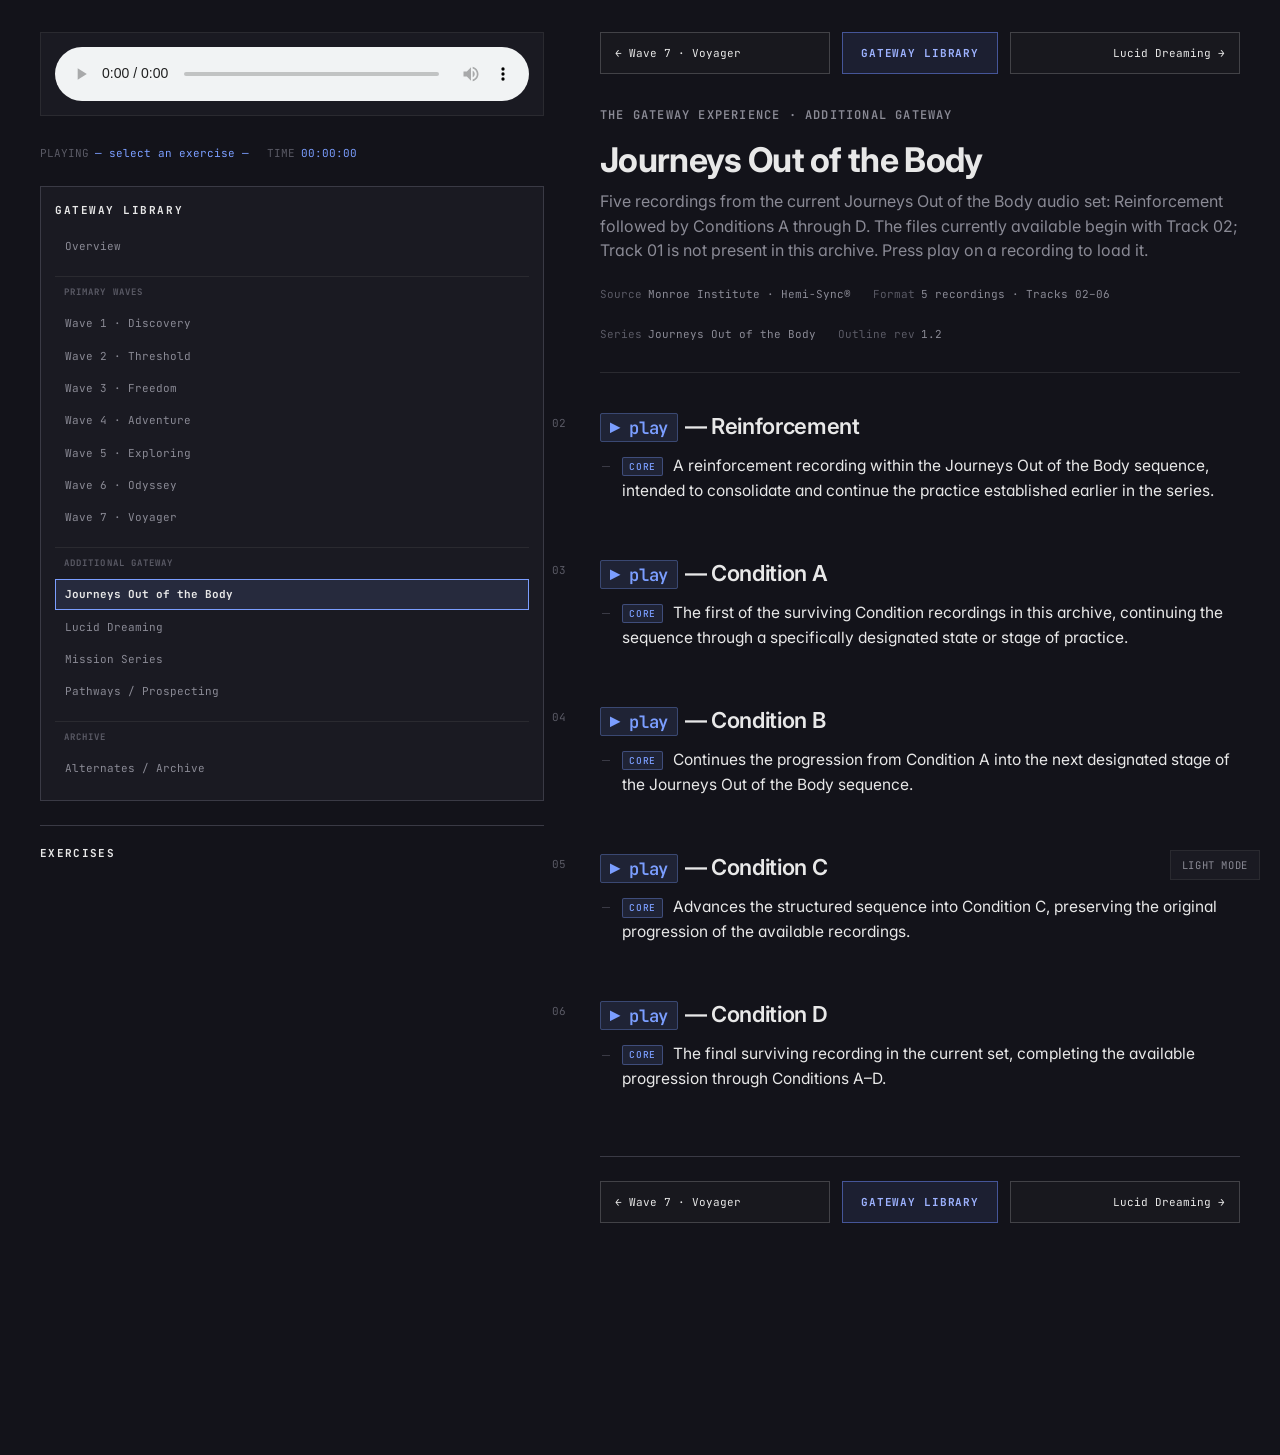
==== journeys-out-of-the-body/index.html @ 72a9e6df "Add Journeys Out of the Body" ====
<!DOCTYPE html>
<html lang="en" data-theme="dark">
<head>
  <meta charset="UTF-8">
  <meta name="viewport" content="width=device-width, initial-scale=1.0">
  <title>The Gateway Experience · Journeys Out of the Body</title>
  <link rel="stylesheet" href="../assets/css/main.css?v=ui-tuning-3">
  <style>
    /* Audio player overrides for this study (self-hosted audio, no video box) */
    .player-wrap.audio {
      aspect-ratio: auto;
      background: var(--bg-elevated);
      display: flex;
      align-items: center;
      padding: 14px;
    }
    .player-wrap.audio audio { width: 100%; }
    .track {
      font-family: var(--font-mono);
      font-size: 0.78em;
      color: var(--accent);
      text-decoration: none;
      padding: 2px 9px;
      margin-right: 2px;
      border: 1px solid rgba(123, 158, 255, 0.3);
      border-radius: 2px;
      cursor: pointer;
      background: var(--accent-glow);
      white-space: nowrap;
      transition: background 0.12s var(--ease), color 0.12s var(--ease);
    }
    .track:hover { background: rgba(123, 158, 255, 0.24); }
    .track.playing { background: var(--accent); color: var(--bg); }
    .player-meta .now-track { color: var(--accent); }
  </style>
</head>
<body data-lecture="gateway" data-asset-base="../">

<div class="study-layout">

  <!-- ============ LEFT: STICKY AUDIO + TOC ============ -->
  <aside class="left-col">
    <div class="player-wrap audio">
      <audio id="media-player" controls preload="none"></audio>
    </div>
    <div class="player-meta">
      <span><span class="label">PLAYING</span><span class="now-track">— select an exercise —</span></span>
      <span><span class="label">TIME</span><span class="now-playing">00:00:00</span></span>
    </div>

    <div class="library-panel">
      <div class="library-label">Gateway Library</div>

      <nav class="library-nav library-nav-stacked">
                <a href="../index.html">Overview</a>

        <div class="library-group-label">Primary Waves</div>
                <a href="../wave-01/">Wave 1 · Discovery</a>
                <a href="../wave-02/">Wave 2 · Threshold</a>
                <a href="../wave-03/">Wave 3 · Freedom</a>
                <a href="../wave-04/">Wave 4 · Adventure</a>
                <a href="../wave-05/">Wave 5 · Exploring</a>
                <a href="../wave-06/">Wave 6 · Odyssey</a>
                <a href="../wave-07/">Wave 7 · Voyager</a>

        <div class="library-group-label">Additional Gateway</div>
                <a class="active" href="../journeys-out-of-the-body/">Journeys Out of the Body</a>
                <a href="../lucid-dreaming/">Lucid Dreaming</a>
                <a href="../mission-series/">Mission Series</a>
                <a href="../pathways-prospecting/">Pathways / Prospecting</a>

        <div class="library-group-label">Archive</div>
                <a href="../alternates/">Alternates / Archive</a>
      </nav>
    </div>

    <button class="exercise-toggle" type="button" aria-expanded="false">
      <span>Exercises</span>
      <span class="exercise-toggle-mark">＋</span>
    </button>

    <div class="toc-panel">
      <div class="toc-label">Exercises</div>
      <nav class="toc">
        <ul>
          <li><a href="#sec-02"><span class="toc-ts">02</span>Reinforcement</a></li>
          <li><a href="#sec-03"><span class="toc-ts">03</span>Condition A</a></li>
          <li><a href="#sec-04"><span class="toc-ts">04</span>Condition B</a></li>
          <li><a href="#sec-05"><span class="toc-ts">05</span>Condition C</a></li>
          <li><a href="#sec-06"><span class="toc-ts">06</span>Condition D</a></li>
        </ul>
      </nav>
    </div>
  </aside>

  <!-- ============ RIGHT: OUTLINE ============ -->
  <main class="right-col">

    <div class="gateway-page-nav">
        <a href="../wave-07/">← Wave 7 · Voyager</a>
        <a class="library-home" href="../index.html">GATEWAY LIBRARY</a>
        <a class="next" href="../lucid-dreaming/">Lucid Dreaming →</a>
      </div>

    <header class="doc-header">
      <div class="doc-eyebrow">The Gateway Experience · Additional Gateway</div>
      <h1 class="doc-title">Journeys Out of the Body</h1>
      <p class="doc-subtitle">
        Five recordings from the current Journeys Out of the Body audio set:
        Reinforcement followed by Conditions A through D. The files currently
        available begin with Track 02; Track 01 is not present in this archive.
        Press play on a recording to load it.
      </p>
      <div class="doc-meta">
        <div><span class="k">Source</span><span>Monroe Institute · Hemi-Sync®</span></div>
        <div><span class="k">Format</span><span>5 recordings · Tracks 02–06</span></div>
        <div><span class="k">Series</span><span>Journeys Out of the Body</span></div>
        <div><span class="k">Outline rev</span><span>1.2</span></div>
      </div>
    </header>

    <article class="outline">

      <!-- ============================================================
           THE SIX EXERCISES  (each loads its own audio file)
           ============================================================ -->

      <h2 id="sec-02"><span class="section-num">02</span><a class="track" data-src="https://pub-c74dd85583b44f709966677c67c4c896.r2.dev/additional/journeys-out-of-the-body/02-reinforcement.mp3" data-title="02 — Reinforcement">▶ play</a> — Reinforcement</h2>
      <ul>
        <li><span class="tag core">CORE</span>A reinforcement recording within the Journeys Out of the Body sequence, intended to consolidate and continue the practice established earlier in the series.</li>
      </ul>

      <h2 id="sec-03"><span class="section-num">03</span><a class="track" data-src="https://pub-c74dd85583b44f709966677c67c4c896.r2.dev/additional/journeys-out-of-the-body/03-condition-a.mp3" data-title="03 — Condition A">▶ play</a> — Condition A</h2>
      <ul>
        <li><span class="tag core">CORE</span>The first of the surviving Condition recordings in this archive, continuing the sequence through a specifically designated state or stage of practice.</li>
      </ul>

      <h2 id="sec-04"><span class="section-num">04</span><a class="track" data-src="https://pub-c74dd85583b44f709966677c67c4c896.r2.dev/additional/journeys-out-of-the-body/04-condition-b.mp3" data-title="04 — Condition B">▶ play</a> — Condition B</h2>
      <ul>
        <li><span class="tag core">CORE</span>Continues the progression from Condition A into the next designated stage of the Journeys Out of the Body sequence.</li>
      </ul>

      <h2 id="sec-05"><span class="section-num">05</span><a class="track" data-src="https://pub-c74dd85583b44f709966677c67c4c896.r2.dev/additional/journeys-out-of-the-body/05-condition-c.mp3" data-title="05 — Condition C">▶ play</a> — Condition C</h2>
      <ul>
        <li><span class="tag core">CORE</span>Advances the structured sequence into Condition C, preserving the original progression of the available recordings.</li>
      </ul>

      <h2 id="sec-06"><span class="section-num">06</span><a class="track" data-src="https://pub-c74dd85583b44f709966677c67c4c896.r2.dev/additional/journeys-out-of-the-body/06-condition-d.mp3" data-title="06 — Condition D">▶ play</a> — Condition D</h2>
      <ul>
        <li><span class="tag core">CORE</span>The final surviving recording in the current set, completing the available progression through Conditions A–D.</li>
      </ul>

      <div class="gateway-page-nav bottom">
        <a href="../wave-07/">← Wave 7 · Voyager</a>
        <a class="library-home" href="../index.html">GATEWAY LIBRARY</a>
        <a class="next" href="../lucid-dreaming/">Lucid Dreaming →</a>
      </div>

    </article>
  </main>

</div>

<button class="theme-toggle">LIGHT MODE</button>
<script src="../assets/js/player.js?v=gateway-responsive-3"></script>
</body>
</html>
---- assets/css/main.css ----
/* ============================================================
   QUIET TECHNICAL — Natural Law Study Notes
   Split layout: sticky video left + outline scrolls right
   ============================================================ */

@import url('https://fonts.googleapis.com/css2?family=Inter:wght@400;500;600;700&family=JetBrains+Mono:wght@400;500&display=swap');

:root {
  --bg:            #13131A;
  --bg-elevated:   #1A1A22;
  --bg-popup:      #1E1E28;
  --text:          #E8E8E8;
  --text-muted:    #8A8A95;
  --text-dim:      #5A5A65;
  --border:        #2A2A30;
  --border-strong: #3A3A45;
  --accent:        #7B9EFF;
  --accent-dim:    #5A77CC;
  --accent-glow:   rgba(123, 158, 255, 0.12);
  --logic:         #B89968;

  --font-sans: 'Inter', -apple-system, BlinkMacSystemFont, sans-serif;
  --font-mono: 'JetBrains Mono', 'SF Mono', Menlo, monospace;

  --left-col: 42%;
  --gutter: 56px;

  --ease: cubic-bezier(0.4, 0, 0.2, 1);
}

[data-theme="light"] {
  --bg:            #FAFAF7;
  --bg-elevated:   #F0F0EC;
  --bg-popup:      #FFFFFF;
  --text:          #1A1A1F;
  --text-muted:    #5A5A65;
  --text-dim:      #9A9AA0;
  --border:        #E0E0DA;
  --border-strong: #C8C8C2;
  --accent:        #3D5DCC;
  --accent-dim:    #6B85DD;
  --accent-glow:   rgba(61, 93, 204, 0.08);
  --logic:         #8C6E2E;
}

*, *::before, *::after { box-sizing: border-box; }
html { scroll-behavior: smooth; }
body {
  margin: 0;
  background: var(--bg);
  color: var(--text);
  font-family: var(--font-sans);
  font-size: 16px;
  line-height: 1.65;
  -webkit-font-smoothing: antialiased;
  -moz-osx-font-smoothing: grayscale;
  font-feature-settings: 'ss01', 'cv11';
}

/* SPLIT LAYOUT */
.study-layout {
  display: grid;
  grid-template-columns: var(--left-col) 1fr;
  gap: var(--gutter);
  max-width: 1600px;
  margin: 0 auto;
  padding: 32px 40px;
  align-items: start;
}

.left-col {
  position: sticky;
  top: 32px;
  height: calc(100vh - 64px);
  display: flex;
  flex-direction: column;
  gap: 24px;
  min-width: 0;
}

.player-wrap {
  position: relative;
  width: 100%;
  aspect-ratio: 16 / 9;
  background: #000;
  border: 1px solid var(--border);
  flex-shrink: 0;
}
.player-wrap iframe {
  position: absolute;
  inset: 0;
  width: 100%;
  height: 100%;
  border: 0;
}

.player-meta {
  font-family: var(--font-mono);
  font-size: 11px;
  color: var(--text-muted);
  display: flex;
  flex-wrap: wrap;
  gap: 18px;
  padding-top: 4px;
}
.player-meta span { display: inline-flex; gap: 6px; }
.player-meta .label { color: var(--text-dim); }
.player-meta .now-playing { color: var(--accent); }


/* GATEWAY LIBRARY NAV */
.library-panel {
  flex: 0 0 auto;
  border-top: 1px solid var(--border);
  padding-top: 16px;
}

.library-label {
  font-family: var(--font-mono);
  font-size: 10px;
  letter-spacing: 0.12em;
  text-transform: uppercase;
  color: var(--text-dim);
  margin-bottom: 10px;
}

.library-nav {
  display: grid;
  grid-template-columns: repeat(2, minmax(0, 1fr));
  gap: 2px 12px;
}

.library-nav a {
  font-family: var(--font-mono);
  font-size: 10px;
  line-height: 1.3;
  color: var(--text-muted);
  text-decoration: none;
  padding: 4px 6px;
  border-left: 1px solid transparent;
}

.library-nav a:hover {
  color: var(--text);
}

.library-nav a.active {
  color: var(--text);
  border-left-color: var(--accent);
}

.toc-panel {
  flex: 1;
  min-height: 0;
  display: flex;
  flex-direction: column;
  border-top: 1px solid var(--border);
  padding-top: 20px;
}
.toc-label {
  font-family: var(--font-mono);
  font-size: 10px;
  letter-spacing: 0.12em;
  text-transform: uppercase;
  color: var(--text-dim);
  margin-bottom: 14px;
  flex-shrink: 0;
}
.toc {
  overflow-y: auto;
  font-size: 13px;
  padding-right: 8px;
  flex: 1;
  min-height: 0;
}
.toc ul { list-style: none; padding: 0; margin: 0; }
.toc li { margin: 1px 0; }
.toc a {
  display: grid;
  grid-template-columns: 56px 1fr;
  gap: 10px;
  color: var(--text-muted);
  text-decoration: none;
  padding: 5px 0 5px 10px;
  border-left: 1px solid transparent;
  transition: color 0.12s var(--ease), border-color 0.12s var(--ease);
  line-height: 1.35;
}
.toc a:hover { color: var(--text); }
.toc a.active { color: var(--text); border-left-color: var(--accent); }
.toc .toc-ts {
  font-family: var(--font-mono);
  font-size: 10px;
  color: var(--text-dim);
  padding-top: 2px;
}
.toc a.active .toc-ts { color: var(--accent); }

.toc::-webkit-scrollbar { width: 4px; }
.toc::-webkit-scrollbar-track { background: transparent; }
.toc::-webkit-scrollbar-thumb { background: var(--border); border-radius: 2px; }

.right-col { min-width: 0; padding-bottom: 200px; }

.doc-header {
  padding-bottom: 28px;
  margin-bottom: 40px;
  border-bottom: 1px solid var(--border);
}
.doc-eyebrow {
  font-family: var(--font-mono);
  font-size: 11px;
  letter-spacing: 0.08em;
  text-transform: uppercase;
  color: var(--text-dim);
  margin-bottom: 14px;
}
.doc-title {
  font-size: 30px;
  font-weight: 700;
  line-height: 1.15;
  letter-spacing: -0.02em;
  margin: 0 0 10px;
}
.doc-subtitle {
  font-size: 16px;
  color: var(--text-muted);
  margin: 0 0 22px;
  line-height: 1.55;
  max-width: 640px;
}
.doc-meta {
  display: flex;
  flex-wrap: wrap;
  gap: 22px;
  font-family: var(--font-mono);
  font-size: 11px;
  color: var(--text-muted);
}
.doc-meta div { display: flex; gap: 6px; }
.doc-meta .k { color: var(--text-dim); }

/* OUTLINE HIERARCHY */
.outline h2 {
  font-size: 22px;
  font-weight: 600;
  letter-spacing: -0.015em;
  margin: 56px 0 14px;
  scroll-margin-top: 40px;
  position: relative;
  line-height: 1.25;
  color: var(--text);
}
.outline h2 .section-num {
  position: absolute;
  left: -48px;
  top: 4px;
  font-family: var(--font-mono);
  font-size: 11px;
  font-weight: 400;
  color: var(--text-dim);
}
.outline > h2:first-child { margin-top: 0; }

.outline h3 {
  font-size: 16.5px;
  font-weight: 600;
  letter-spacing: -0.005em;
  color: var(--text);
  margin: 28px 0 8px;
  scroll-margin-top: 40px;
  line-height: 1.35;
}

.outline h4 {
  font-size: 14px;
  font-weight: 600;
  color: var(--text);
  margin: 22px 0 6px;
  line-height: 1.4;
  text-transform: none;
  letter-spacing: 0;
}
.outline h4::after {
  content: '';
  display: block;
  width: 18px;
  height: 1px;
  background: var(--border-strong);
  margin-top: 4px;
}

.outline .power { color: var(--text); font-style: italic; }

.outline ul {
  list-style: none;
  padding: 0;
  margin: 8px 0 12px;
}

.outline > ul > li {
  position: relative;
  padding-left: 22px;
  margin: 10px 0;
  color: var(--text);
  font-size: 15.5px;
  line-height: 1.6;
}
.outline > ul > li::before {
  content: '';
  position: absolute;
  left: 2px;
  top: 0.78em;
  width: 8px;
  height: 1px;
  background: var(--border-strong);
}

.outline ul ul { margin: 6px 0 10px; }
.outline ul ul li {
  position: relative;
  padding-left: 20px;
  margin: 5px 0;
  color: var(--text-muted);
  font-size: 14.5px;
  line-height: 1.55;
}
.outline ul ul li::before {
  content: '';
  position: absolute;
  left: 4px;
  top: 0.72em;
  width: 5px;
  height: 1px;
  background: var(--border);
}

.outline ul ul ul li {
  font-size: 14px;
  padding-left: 18px;
  margin: 4px 0;
}
.outline ul ul ul li::before { width: 3px; }

/* TAGS — used selectively */
.tag {
  font-family: var(--font-mono);
  font-size: 9.5px;
  letter-spacing: 0.08em;
  text-transform: uppercase;
  margin-right: 10px;
  font-weight: 500;
  display: inline-block;
  vertical-align: 1px;
  padding: 1px 6px;
  border: 1px solid var(--border);
  border-radius: 2px;
  color: var(--text-dim);
}
.tag.core    { color: var(--accent); border-color: rgba(123,158,255,0.35); background: var(--accent-glow); }
.tag.logic   { color: var(--logic); border-color: rgba(184,153,104,0.4); }
.tag.quote   { color: var(--text-muted); font-style: italic; }
.tag.nuance  { color: var(--text-muted); }
.tag.tangent { color: var(--text-muted); font-style: italic; }

/* TIMESTAMPS */
.ts {
  font-family: var(--font-mono);
  font-size: 0.85em;
  color: var(--accent);
  text-decoration: none;
  padding: 1px 5px;
  margin: 0 1px;
  border-radius: 2px;
  background: var(--accent-glow);
  cursor: pointer;
  transition: background 0.12s var(--ease);
  white-space: nowrap;
}
.ts:hover { background: rgba(123, 158, 255, 0.24); }
.ts.active { background: var(--accent); color: var(--bg); }
h2 .ts, h3 .ts { font-size: 0.7em; }

/* SLIDE REFS */
.slide-ref {
  display: inline-block;
  font-family: var(--font-mono);
  font-size: 0.72em;
  color: var(--accent);
  text-decoration: none;
  vertical-align: 2px;
  padding: 0 5px;
  margin-left: 3px;
  border: 1px solid rgba(123,158,255,0.3);
  border-radius: 2px;
  cursor: pointer;
  transition: background 0.12s var(--ease), color 0.12s var(--ease);
  line-height: 1.3;
}
.slide-ref::before { content: '▦ '; opacity: 0.65; }
.slide-ref:hover { background: var(--accent-glow); color: var(--text); }

/* POPUP */
.slide-popup {
  position: absolute;
  z-index: 200;
  background: var(--bg-popup);
  border: 1px solid var(--border-strong);
  padding: 8px;
  box-shadow: 0 12px 40px rgba(0,0,0,0.6);
  pointer-events: none;
  opacity: 0;
  transform: translateY(-4px);
  transition: opacity 0.15s var(--ease), transform 0.15s var(--ease);
  max-width: 520px;
}
.slide-popup.visible { opacity: 1; transform: translateY(0); pointer-events: auto; }
.slide-popup img {
  display: block;
  max-width: 100%;
  max-height: 340px;
  width: auto;
  height: auto;
}
.slide-popup .caption {
  font-family: var(--font-mono);
  font-size: 10.5px;
  color: var(--text-muted);
  padding: 8px 4px 2px;
  display: flex;
  justify-content: space-between;
  gap: 12px;
}
.slide-popup .ts-cap { color: var(--accent); }

/* LIGHTBOX */
.lightbox {
  position: fixed;
  inset: 0;
  background: rgba(0,0,0,0.94);
  z-index: 1000;
  display: none;
  align-items: center;
  justify-content: center;
  padding: 40px;
  cursor: zoom-out;
}
.lightbox.visible { display: flex; }
.lightbox img { max-width: 100%; max-height: 100%; object-fit: contain; }
.lightbox .lightbox-caption {
  position: absolute;
  bottom: 20px;
  left: 0;
  right: 0;
  text-align: center;
  font-family: var(--font-mono);
  font-size: 12px;
  color: var(--text-muted);
}

/* THEME TOGGLE + FOOTER */
.theme-toggle {
  position: fixed;
  bottom: 20px;
  right: 20px;
  z-index: 50;
  background: var(--bg-elevated);
  border: 1px solid var(--border);
  color: var(--text-muted);
  font-family: var(--font-mono);
  font-size: 10.5px;
  letter-spacing: 0.06em;
  padding: 7px 11px;
  cursor: pointer;
  transition: color 0.12s var(--ease), border-color 0.12s var(--ease);
}
.theme-toggle:hover { color: var(--text); border-color: var(--border-strong); }

.doc-footer {
  margin-top: 80px;
  padding-top: 28px;
  border-top: 1px solid var(--border);
  font-family: var(--font-mono);
  font-size: 11px;
  color: var(--text-dim);
  display: flex;
  justify-content: space-between;
}
.doc-footer a { color: var(--text-muted); text-decoration: none; }
.doc-footer a:hover { color: var(--text); }

/* INDEX */
.index-page { max-width: 760px; margin: 0 auto; padding: 88px 32px 200px; }
.index-hero h1 {
  font-size: 38px;
  font-weight: 700;
  letter-spacing: -0.025em;
  line-height: 1.1;
  margin: 0 0 14px;
}
.index-hero p {
  font-size: 17px;
  color: var(--text-muted);
  line-height: 1.55;
  margin: 0 0 56px;
  max-width: 560px;
}
.lecture-list { border-top: 1px solid var(--border); }
.lecture-card {
  display: grid;
  grid-template-columns: 50px 1fr auto;
  gap: 24px;
  padding: 26px 0;
  border-bottom: 1px solid var(--border);
  text-decoration: none;
  color: var(--text);
  transition: padding-left 0.2s var(--ease);
  align-items: baseline;
}
.lecture-card:hover { padding-left: 12px; }
.lecture-card .num { font-family: var(--font-mono); font-size: 12px; color: var(--text-dim); }
.lecture-card .lecture-title { font-size: 18px; font-weight: 600; letter-spacing: -0.01em; margin: 0 0 5px; }
.lecture-card .lecture-sub { font-size: 14px; color: var(--text-muted); margin: 0; }
.lecture-card .lecture-meta { font-family: var(--font-mono); font-size: 10.5px; color: var(--text-dim); text-align: right; line-height: 1.6; }

/* RESPONSIVE */
@media (max-width: 1100px) {
  :root { --left-col: 38%; --gutter: 36px; }
  .study-layout { padding: 24px; }
  .outline h2 .section-num { position: static; display: block; margin-bottom: 4px; }
}
@media (max-width: 860px) {
  .study-layout { grid-template-columns: 1fr; gap: 0; padding: 0; }
  .left-col {
    position: sticky;
    top: 0;
    height: auto;
    z-index: 100;
    background: var(--bg);
    border-bottom: 1px solid var(--border);
    padding: 12px 16px;
    gap: 8px;
  }
  .toc-panel { display: none; }
  .right-col { padding: 24px 20px 160px; }
  .doc-title { font-size: 24px; }
  .index-page { padding: 56px 20px 160px; }
  .index-hero h1 { font-size: 30px; }
}


/* GATEWAY TOP + BOTTOM PAGE NAV */
.gateway-page-nav {
  display: grid;
  grid-template-columns: 1fr auto 1fr;
  gap: 12px;
  align-items: center;
  margin: 0 0 32px;
}

.gateway-page-nav.bottom {
  margin: 64px 0 0;
  padding-top: 24px;
  border-top: 1px solid var(--border-strong);
}

.gateway-page-nav a {
  display: block;
  padding: 11px 14px;
  border: 1px solid var(--border);
  background: var(--bg-elevated);
  color: var(--text);
  text-decoration: none;
  font-family: var(--font-mono);
  font-size: 11px;
  line-height: 1.35;
}

.gateway-page-nav a:hover {
  border-color: var(--accent);
  background: var(--accent-glow);
}

.gateway-page-nav .library-home {
  border-color: var(--accent);
  color: var(--accent);
  font-weight: 600;
  letter-spacing: 0.08em;
  text-align: center;
}

.gateway-page-nav .next {
  text-align: right;
}

.gateway-page-nav .empty {
  visibility: hidden;
}

@media (max-width: 760px) {
  .gateway-page-nav {
    grid-template-columns: 1fr;
  }

  .gateway-page-nav .next {
    text-align: left;
  }

  .gateway-page-nav .empty {
    display: none;
  }
}

/* ============================================================
   GATEWAY NAVIGATION — HIGHER VISUAL HIERARCHY
   ============================================================ */

.library-panel {
  flex: 0 0 auto;
  border: 1px solid var(--border-strong);
  background: var(--bg-elevated);
  padding: 14px;
}

.library-label {
  font-family: var(--font-mono);
  font-size: 11px;
  font-weight: 700;
  letter-spacing: 0.14em;
  text-transform: uppercase;
  color: var(--text);
  margin-bottom: 12px;
}

.library-nav {
  display: grid;
  grid-template-columns: repeat(2, minmax(0, 1fr));
  gap: 5px 8px;
}

.library-nav a {
  display: block;
  font-family: var(--font-mono);
  font-size: 11px;
  line-height: 1.3;
  color: var(--text-muted);
  text-decoration: none;
  padding: 7px 8px;
  border: 1px solid transparent;
  background: transparent;
  transition:
    color 0.12s var(--ease),
    border-color 0.12s var(--ease),
    background 0.12s var(--ease);
}

.library-nav a:hover {
  color: var(--text);
  border-color: var(--border-strong);
  background: var(--accent-glow);
}

.library-nav a.active {
  color: var(--text);
  border-color: var(--accent);
  background: var(--accent-glow);
  font-weight: 700;
}

/* Make exercise navigation easier to distinguish from library navigation */
.toc-panel {
  border-top: 1px solid var(--border-strong);
  padding-top: 18px;
}

.toc-label {
  font-size: 11px;
  font-weight: 700;
  color: var(--text);
}

/* Stronger page-to-page navigation */
.gateway-page-nav a {
  min-height: 42px;
  display: flex;
  align-items: center;
  padding: 11px 14px;
  border-color: var(--border-strong);
  background: var(--bg-elevated);
  color: var(--text);
}

.gateway-page-nav a:hover {
  border-color: var(--accent);
  background: var(--accent-glow);
}

.gateway-page-nav .library-home {
  border: 1px solid var(--accent);
  background: var(--accent-glow);
  color: var(--accent);
  padding-left: 18px;
  padding-right: 18px;
}

.gateway-page-nav .next {
  justify-content: flex-end;
}


/* Gateway page identity — clearer visibility */
.doc-eyebrow {
  font-size: 12px;
  font-weight: 600;
  color: var(--text-muted);
  letter-spacing: 0.10em;
}

.doc-title {
  font-size: 34px;
  font-weight: 700;
  color: var(--text);
}


/* Gateway Library — sequential vertical hierarchy */
.library-nav.library-nav-stacked {
  display: block;
}

.library-nav.library-nav-stacked a {
  display: block;
  width: 100%;
  box-sizing: border-box;
  margin: 2px 0;
  padding: 7px 9px;
}

.library-nav.library-nav-stacked a.active {
  border-color: var(--accent);
  background: var(--accent-glow);
}

.library-group-label {
  margin: 14px 0 5px;
  padding: 8px 9px 4px;
  border-top: 1px solid var(--border);
  font-family: var(--font-mono);
  font-size: 9px;
  font-weight: 700;
  letter-spacing: 0.12em;
  text-transform: uppercase;
  color: var(--text-dim);
}

/* ============================================================
   GATEWAY RESPONSIVE NAVIGATION — FINAL
   Cross-page library disappears on narrow layouts.
   Current-page EXERCISES becomes the collapsible drawer.
   ============================================================ */

.exercise-toggle {
  display: none;
}

/* Narrow desktop / tablet:
   keep the current-page exercise list, remove the redundant cross-page library */
@media (max-width: 1100px) {
  .left-col > .library-panel {
    display: none !important;
  }
}

/* Mobile / single-column */
@media (max-width: 860px) {
  .study-layout {
    grid-template-columns: 1fr;
    gap: 0;
    padding: 0;
  }

  .left-col {
    position: sticky;
    top: 0;
    height: auto;
    z-index: 100;
    background: var(--bg);
    border-bottom: 1px solid var(--border);
    padding: 12px 16px;
    gap: 8px;
  }

  /* The exact on-page Exercises list becomes the mobile drawer. */
  .exercise-toggle {
    display: flex;
    width: 100%;
    align-items: center;
    justify-content: space-between;
    padding: 11px 12px;
    border: 1px solid var(--border-strong);
    background: var(--bg-elevated);
    color: var(--text);
    font-family: var(--font-mono);
    font-size: 11px;
    font-weight: 700;
    letter-spacing: 0.12em;
    text-transform: uppercase;
    cursor: pointer;
  }

  .exercise-toggle-mark {
    color: var(--accent);
    font-size: 15px;
    line-height: 1;
  }

  .left-col .toc-panel {
    display: none;
    flex: none;
    min-height: 0;
    max-height: 48vh;
    margin: 0;
    padding: 8px 0 10px;
    border: 1px solid var(--border-strong);
    border-top: 0;
    background: var(--bg-elevated);
    overflow: hidden;
  }

  .left-col .toc-panel.open {
    display: flex;
  }

  .left-col .toc-label {
    display: none;
  }

  .left-col .toc {
    display: block;
    overflow-y: auto;
    padding: 2px 10px 4px;
  }

  .left-col .toc a {
    padding-top: 7px;
    padding-bottom: 7px;
  }

  /* Cross-page Gateway Library is not duplicated in the sticky mobile panel. */
  .left-col > .library-panel,
  .library-toggle {
    display: none !important;
  }

  .gateway-page-nav .library-home::after {
    content: none !important;
  }

  .right-col {
    padding: 24px 20px 160px;
  }

  .doc-title {
    font-size: 24px;
  }

  .index-page {
    padding: 56px 20px 160px;
  }

  .index-hero h1 {
    font-size: 30px;
  }
}

/* ============================================================
   CONTROL VISIBILITY TUNING
   Brighter controls + real hover/focus states
   ============================================================ */

.exercise-toggle,
.gateway-page-nav a {
  color: var(--text);
  background: rgba(255, 255, 255, 0.02);
  border-color: rgba(255, 255, 255, 0.18);
  transition:
    background 160ms ease,
    border-color 160ms ease,
    color 160ms ease,
    box-shadow 160ms ease,
    transform 160ms ease;
}

.gateway-page-nav a {
  min-height: 42px;
  display: flex;
  align-items: center;
}

.exercise-toggle:hover,
.exercise-toggle:focus-visible,
.gateway-page-nav a:hover,
.gateway-page-nav a:focus-visible {
  color: #ffffff;
  background: rgba(110, 140, 255, 0.12);
  border-color: rgba(110, 140, 255, 0.65);
  box-shadow: 0 0 0 1px rgba(110, 140, 255, 0.18) inset;
  text-decoration: none;
  outline: none;
}

.exercise-toggle:active,
.gateway-page-nav a:active {
  transform: translateY(1px);
}

.gateway-page-nav .library-home {
  font-weight: 700;
  color: #9db2ff;
  background: rgba(110, 140, 255, 0.10);
  border-color: rgba(110, 140, 255, 0.50);
}

.gateway-page-nav .library-home:hover,
.gateway-page-nav .library-home:focus-visible {
  color: #ffffff;
  background: rgba(110, 140, 255, 0.18);
  border-color: rgba(110, 140, 255, 0.85);
}

.exercise-toggle-mark {
  color: #9db2ff;
}

/* Keep the mobile exercise drawer visually tied to the button */
@media (max-width: 860px) {
  .left-col .toc-panel {
    border-color: rgba(255, 255, 255, 0.18);
    background: rgba(255, 255, 255, 0.02);
  }
}


/* Exercise numbers — hover / active feedback */
.toc .toc-ts {
  transition:
    color 160ms ease,
    background 160ms ease,
    border-color 160ms ease;
  border: 1px solid transparent;
  padding: 2px 5px;
}

.toc a:hover .toc-ts,
.toc a:focus-visible .toc-ts {
  color: #ffffff;
  background: rgba(110, 140, 255, 0.14);
  border-color: rgba(110, 140, 255, 0.55);
}

.toc a.active .toc-ts {
  color: #ffffff;
  background: rgba(110, 140, 255, 0.18);
  border-color: var(--accent);
}
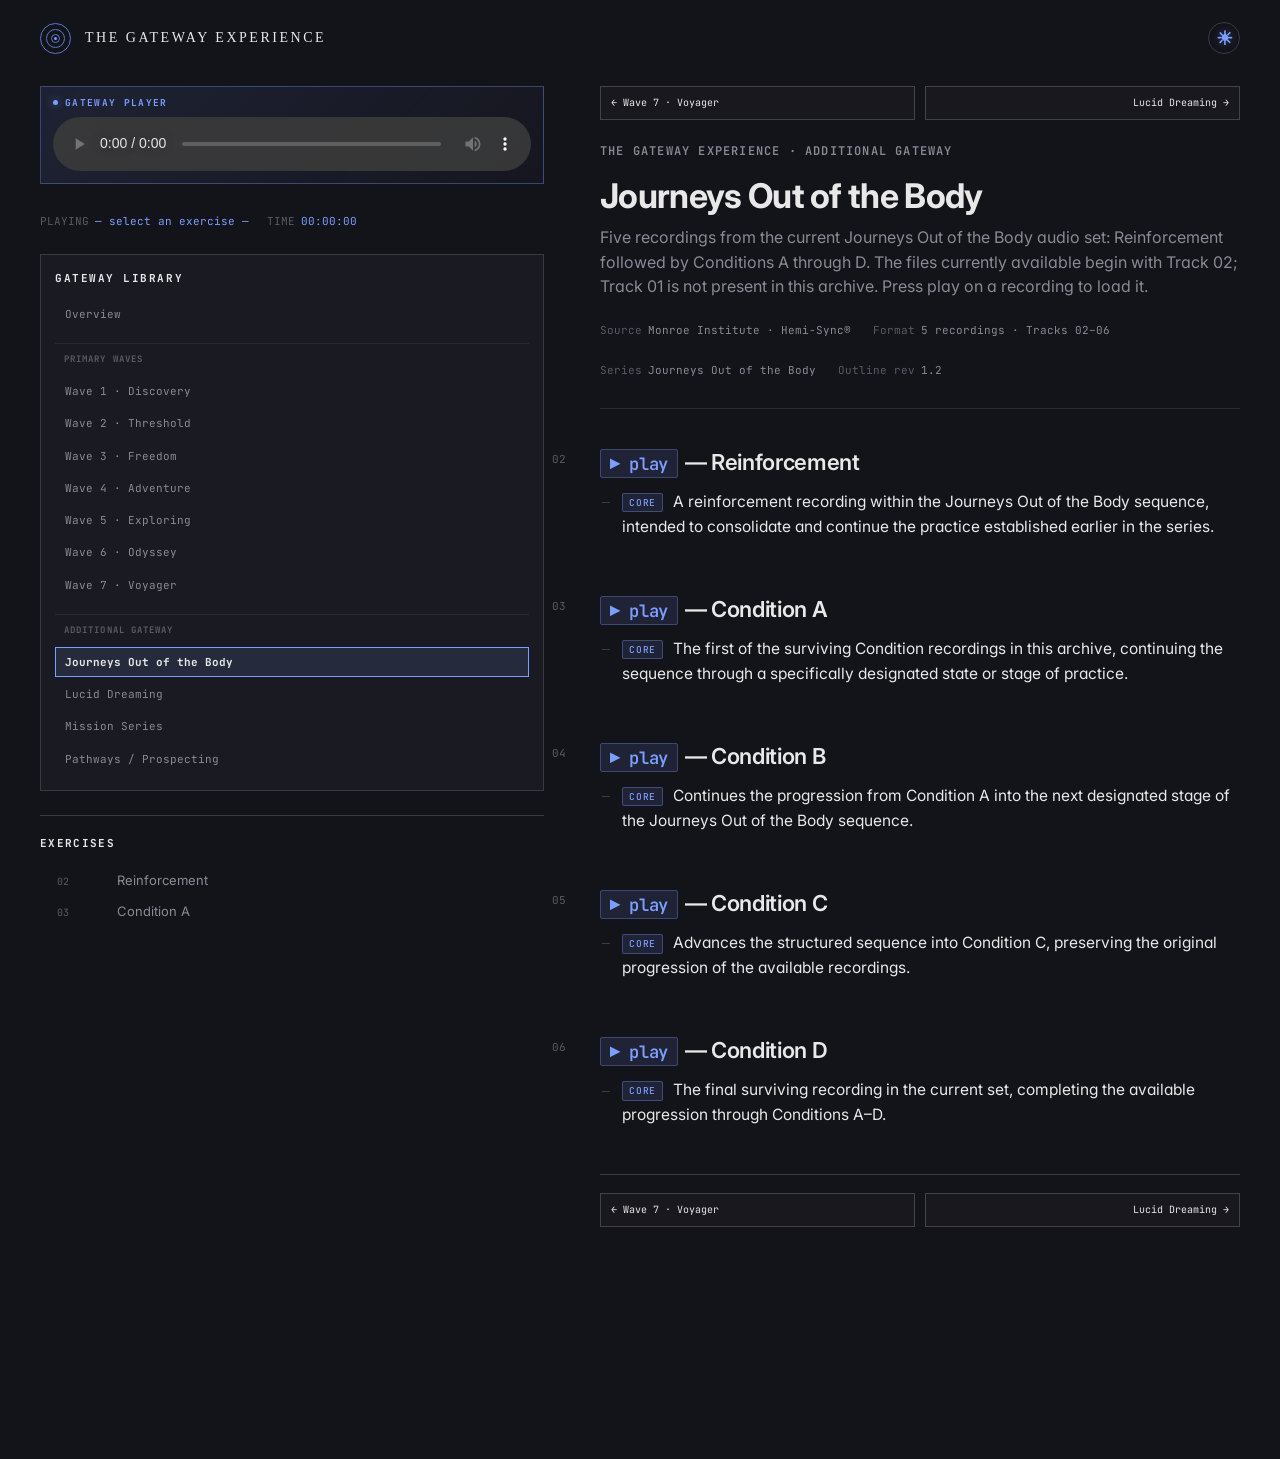
==== commit 7191ae83: "Refine Gateway library UI and navigation" ====
--- a/journeys-out-of-the-body/index.html
+++ b/journeys-out-of-the-body/index.html
@@ -36,11 +36,23 @@
 </head>
 <body data-lecture="gateway" data-asset-base="../">
 
+<nav class="gateway-site-masthead">
+  <a class="gateway-site-brand" href="../index.html">
+  <span class="gateway-site-mark" aria-hidden="true"><span></span></span>
+  <span class="gateway-site-title">The Gateway Experience</span>
+</a>
+  <button class="theme-toggle gateway-theme-toggle" type="button">LIGHT MODE</button>
+</nav>
+
 <div class="study-layout">
 
   <!-- ============ LEFT: STICKY AUDIO + TOC ============ -->
   <aside class="left-col">
-    <div class="player-wrap audio">
+    <div class="player-wrap audio gateway-player">
+      <div class="gateway-player-label">
+        <span class="gateway-player-dot"></span>
+        GATEWAY PLAYER
+      </div>
       <audio id="media-player" controls preload="none"></audio>
     </div>
     <div class="player-meta">
@@ -68,9 +80,6 @@
                 <a href="../lucid-dreaming/">Lucid Dreaming</a>
                 <a href="../mission-series/">Mission Series</a>
                 <a href="../pathways-prospecting/">Pathways / Prospecting</a>
-
-        <div class="library-group-label">Archive</div>
-                <a href="../alternates/">Alternates / Archive</a>
       </nav>
     </div>
 
@@ -98,8 +107,7 @@
 
     <div class="gateway-page-nav">
         <a href="../wave-07/">← Wave 7 · Voyager</a>
-        <a class="library-home" href="../index.html">GATEWAY LIBRARY</a>
-        <a class="next" href="../lucid-dreaming/">Lucid Dreaming →</a>
+<a class="next" href="../lucid-dreaming/">Lucid Dreaming →</a>
       </div>
 
     <header class="doc-header">
@@ -152,16 +160,13 @@
 
       <div class="gateway-page-nav bottom">
         <a href="../wave-07/">← Wave 7 · Voyager</a>
-        <a class="library-home" href="../index.html">GATEWAY LIBRARY</a>
-        <a class="next" href="../lucid-dreaming/">Lucid Dreaming →</a>
+<a class="next" href="../lucid-dreaming/">Lucid Dreaming →</a>
       </div>
 
     </article>
   </main>
 
 </div>
-
-<button class="theme-toggle">LIGHT MODE</button>
 <script src="../assets/js/player.js?v=gateway-responsive-3"></script>
 </body>
 </html>
--- a/assets/css/main.css
+++ b/assets/css/main.css
@@ -29,18 +29,18 @@
 }
 
 [data-theme="light"] {
-  --bg:            #FAFAF7;
-  --bg-elevated:   #F0F0EC;
-  --bg-popup:      #FFFFFF;
-  --text:          #1A1A1F;
-  --text-muted:    #5A5A65;
-  --text-dim:      #9A9AA0;
-  --border:        #E0E0DA;
-  --border-strong: #C8C8C2;
-  --accent:        #3D5DCC;
-  --accent-dim:    #6B85DD;
-  --accent-glow:   rgba(61, 93, 204, 0.08);
-  --logic:         #8C6E2E;
+  --bg:            #E7EBF4;
+  --bg-elevated:   #DDE3EF;
+  --bg-popup:      #EEF1F7;
+  --text:          #25324D;
+  --text-muted:    #596782;
+  --text-dim:      #8290AA;
+  --border:        #C8D0DF;
+  --border-strong: #AEB9CE;
+  --accent:        #5269AD;
+  --accent-dim:    #7083B8;
+  --accent-glow:   rgba(82, 105, 173, 0.10);
+  --logic:         #796647;
 }
 
 *, *::before, *::after { box-sizing: border-box; }
@@ -490,7 +490,7 @@
 .doc-footer a:hover { color: var(--text); }
 
 /* INDEX */
-.index-page { max-width: 760px; margin: 0 auto; padding: 88px 32px 200px; }
+.index-page { max-width: 760px; margin: 0 auto; padding: 28px 32px 200px; }
 .index-hero h1 {
   font-size: 38px;
   font-weight: 700;
@@ -506,22 +506,6 @@
   max-width: 560px;
 }
 .lecture-list { border-top: 1px solid var(--border); }
-.lecture-card {
-  display: grid;
-  grid-template-columns: 50px 1fr auto;
-  gap: 24px;
-  padding: 26px 0;
-  border-bottom: 1px solid var(--border);
-  text-decoration: none;
-  color: var(--text);
-  transition: padding-left 0.2s var(--ease);
-  align-items: baseline;
-}
-.lecture-card:hover { padding-left: 12px; }
-.lecture-card .num { font-family: var(--font-mono); font-size: 12px; color: var(--text-dim); }
-.lecture-card .lecture-title { font-size: 18px; font-weight: 600; letter-spacing: -0.01em; margin: 0 0 5px; }
-.lecture-card .lecture-sub { font-size: 14px; color: var(--text-muted); margin: 0; }
-.lecture-card .lecture-meta { font-family: var(--font-mono); font-size: 10.5px; color: var(--text-dim); text-align: right; line-height: 1.6; }
 
 /* RESPONSIVE */
 @media (max-width: 1100px) {
@@ -544,7 +528,7 @@
   .toc-panel { display: none; }
   .right-col { padding: 24px 20px 160px; }
   .doc-title { font-size: 24px; }
-  .index-page { padding: 56px 20px 160px; }
+  .index-page { padding: 24px 20px 160px; }
   .index-hero h1 { font-size: 30px; }
 }
 
@@ -964,3 +948,1095 @@
   border-color: var(--accent);
 }
 
+
+/* ============================================================
+   GATEWAY INDEX — PRIMARY WAVE EMPHASIS
+   ============================================================ */
+
+.gateway-wave-section-label {
+  margin: 0 0 14px;
+  font-family: var(--font-mono);
+  font-size: 11px;
+  font-weight: 700;
+  letter-spacing: 0.14em;
+  text-transform: uppercase;
+  color: var(--accent);
+}
+
+.gateway-wave-title {
+  font-size: 19px;
+  font-weight: 700;
+  letter-spacing: -0.01em;
+}
+
+.gateway-wave-title .wave-prefix {
+  font-family: var(--font-mono);
+  font-size: 0.72em;
+  font-weight: 700;
+  letter-spacing: 0.08em;
+  color: #9db2ff;
+}
+
+
+
+
+/* Gateway light-mode integration */
+[data-theme="light"] .gateway-image-hero {
+  border-color: #B8C3D8;
+  background: #DDE3EF;
+}
+
+[data-theme="light"] .exercise-toggle,
+[data-theme="light"] .gateway-page-nav a {
+  color: var(--text);
+  background: rgba(111, 128, 170, 0.08);
+  border-color: rgba(91, 108, 151, 0.30);
+}
+
+[data-theme="light"] .exercise-toggle:hover,
+[data-theme="light"] .exercise-toggle:focus-visible,
+[data-theme="light"] .gateway-page-nav a:hover,
+[data-theme="light"] .gateway-page-nav a:focus-visible {
+  color: #24365F;
+  background: rgba(111, 128, 170, 0.16);
+  border-color: rgba(82, 105, 173, 0.55);
+  box-shadow: 0 0 0 1px rgba(82, 105, 173, 0.10) inset;
+}
+
+[data-theme="light"] .gateway-page-nav .library-home {
+  color: #425A9A;
+  background: rgba(82, 105, 173, 0.10);
+  border-color: rgba(82, 105, 173, 0.42);
+}
+
+[data-theme="light"] .gateway-page-nav .library-home:hover,
+[data-theme="light"] .gateway-page-nav .library-home:focus-visible {
+  color: #263B72;
+  background: rgba(82, 105, 173, 0.18);
+  border-color: rgba(82, 105, 173, 0.65);
+}
+
+[data-theme="light"] .exercise-toggle-mark,
+[data-theme="light"] .gateway-wave-title .wave-prefix {
+  color: #5269AD;
+}
+
+[data-theme="light"] .toc a:hover .toc-ts,
+[data-theme="light"] .toc a:focus-visible .toc-ts,
+[data-theme="light"] .toc a.active .toc-ts {
+  color: #263B72;
+  background: rgba(82, 105, 173, 0.12);
+}
+
+@media (max-width: 860px) {
+  [data-theme="light"] .left-col .toc-panel {
+    border-color: rgba(91, 108, 151, 0.30);
+    background: #DDE3EF;
+  }
+}
+
+
+/* Gateway index hero */
+.gateway-index-hero {
+  margin: 0 0 48px;
+}
+
+.gateway-hero-art {
+  width: 100%;
+  aspect-ratio: 16 / 9;
+  overflow: hidden;
+  margin: 0 0 30px;
+}
+
+.gateway-hero-art img {
+  width: 100%;
+  height: 100%;
+  object-fit: cover;
+  object-position: center;
+  display: block;
+}
+
+.gateway-hero-light {
+  display: none !important;
+}
+
+[data-theme="light"] .gateway-hero-dark {
+  display: none !important;
+}
+
+[data-theme="light"] .gateway-hero-light {
+  display: block !important;
+}
+
+.gateway-index-hero h1 {
+  margin: 0 0 12px;
+}
+
+.gateway-index-hero p {
+  margin: 0;
+}
+
+
+/* Gateway index title treatment — match approved mockup */
+.gateway-index-hero h1 {
+  margin: 30px auto 20px;
+  max-width: 680px;
+  text-align: center;
+  font-family: Georgia, 'Times New Roman', serif;
+  font-size: clamp(30px, 4.2vw, 46px);
+  font-weight: 400;
+  line-height: 1.08;
+  letter-spacing: 0.13em;
+  text-transform: uppercase;
+  color: var(--text);
+}
+
+.gateway-title-rule {
+  position: relative;
+  width: min(365px, 58%);
+  height: 14px;
+  margin: 0 auto 12px;
+}
+
+.gateway-title-rule::before,
+.gateway-title-rule::after {
+  content: '';
+  position: absolute;
+  top: 6px;
+  width: calc(50% - 18px);
+  height: 1px;
+  background: var(--border-strong);
+}
+
+.gateway-title-rule::before {
+  left: 0;
+}
+
+.gateway-title-rule::after {
+  right: 0;
+}
+
+.gateway-title-rule span {
+  position: absolute;
+  left: 50%;
+  top: 2px;
+  width: 9px;
+  height: 9px;
+  transform: translateX(-50%);
+  border: 1px solid var(--text-muted);
+  border-radius: 50%;
+}
+
+.gateway-index-hero p {
+  margin: 0 auto 54px;
+  max-width: 620px;
+  text-align: center;
+  font-size: 18px;
+  line-height: 1.5;
+  color: var(--text-muted);
+}
+
+@media (max-width: 700px) {
+  .gateway-index-hero h1 {
+    font-size: 29px;
+    letter-spacing: 0.09em;
+  }
+
+  .gateway-index-hero p {
+    font-size: 16px;
+    margin-bottom: 44px;
+  }
+}
+
+
+/* Gateway index masthead */
+.gateway-masthead {
+  display: flex;
+  align-items: center;
+  gap: 14px;
+  margin: 0 0 34px;
+}
+
+.gateway-masthead-title {
+  font-family: Georgia, 'Times New Roman', serif;
+  font-size: 15px;
+  font-weight: 400;
+  letter-spacing: 0.18em;
+  text-transform: uppercase;
+  color: var(--text);
+  line-height: 1;
+}
+
+.gateway-mark {
+  position: relative;
+  width: 34px;
+  height: 34px;
+  flex: 0 0 34px;
+  border: 1px solid var(--accent-dim);
+  border-radius: 50%;
+}
+
+.gateway-mark::before,
+.gateway-mark::after,
+.gateway-mark span {
+  content: '';
+  position: absolute;
+  border-radius: 50%;
+  border: 1px solid var(--accent-dim);
+}
+
+.gateway-mark::before {
+  inset: 5px;
+}
+
+.gateway-mark::after {
+  inset: 10px;
+}
+
+.gateway-mark span {
+  inset: 14px;
+  background: var(--accent);
+  border: 0;
+}
+
+@media (max-width: 600px) {
+  .gateway-masthead {
+    gap: 11px;
+    margin-bottom: 26px;
+  }
+
+  .gateway-mark {
+    width: 28px;
+    height: 28px;
+    flex-basis: 28px;
+  }
+
+  .gateway-mark::before {
+    inset: 4px;
+  }
+
+  .gateway-mark::after {
+    inset: 8px;
+  }
+
+  .gateway-mark span {
+    inset: 12px;
+  }
+
+  .gateway-masthead-title {
+    font-size: 12px;
+    letter-spacing: 0.14em;
+  }
+}
+
+
+/* Second Gateway section — same visual treatment as first */
+.beyond-waves-label {
+  margin-top: 72px;
+}
+
+
+/* EXACT ORIGINAL INDEX CARD RULES RESTORED */
+.lecture-card {
+  display: grid;
+  grid-template-columns: 50px 1fr auto;
+  gap: 24px;
+  padding: 26px 0;
+  border-bottom: 1px solid var(--border);
+  text-decoration: none;
+  color: var(--text);
+  transition: padding-left 0.2s var(--ease);
+  align-items: baseline;
+}
+
+.lecture-card:hover { padding-left: 12px; }
+
+.lecture-card .num { font-family: var(--font-mono); font-size: 12px; color: var(--text-dim); }
+
+.lecture-card .lecture-title { font-size: 18px; font-weight: 600; letter-spacing: -0.01em; margin: 0 0 5px; }
+
+.lecture-card .lecture-sub { font-size: 14px; color: var(--text-muted); margin: 0; }
+
+.lecture-card .lecture-meta { font-family: var(--font-mono); font-size: 10.5px; color: var(--text-dim); text-align: right; line-height: 1.6; }
+
+.primary-wave-list .lecture-card {
+  padding-top: 28px;
+  padding-bottom: 28px;
+}
+
+.primary-wave-list .lecture-card:hover .wave-prefix,
+.primary-wave-list .lecture-card:focus-visible .wave-prefix {
+  color: #ffffff;
+}
+
+.primary-wave-list .lecture-card:hover .gateway-wave-title,
+.primary-wave-list .lecture-card:focus-visible .gateway-wave-title {
+  color: #ffffff;
+}
+
+/* ============================================================
+   INDEX CARD HOVER — CONSISTENT ACROSS BOTH SECTIONS
+   Keep original smooth movement; unify blue activation.
+   ============================================================ */
+
+.lecture-card .lecture-title,
+.lecture-card .num,
+.lecture-card .lecture-meta,
+.gateway-wave-title .wave-prefix {
+  transition: color 0.2s var(--ease);
+}
+
+.lecture-card:hover .lecture-title,
+.lecture-card:focus-visible .lecture-title {
+  color: var(--accent);
+}
+
+.lecture-card:hover .num,
+.lecture-card:focus-visible .num {
+  color: var(--accent);
+}
+
+.lecture-card:hover .lecture-meta,
+.lecture-card:focus-visible .lecture-meta {
+  color: var(--accent-dim);
+}
+
+/* Override the old Waves-only white hover so both sections behave alike */
+.primary-wave-list .lecture-card:hover .gateway-wave-title,
+.primary-wave-list .lecture-card:focus-visible .gateway-wave-title,
+.primary-wave-list .lecture-card:hover .wave-prefix,
+.primary-wave-list .lecture-card:focus-visible .wave-prefix {
+  color: var(--accent);
+}
+
+
+/* Tighten Gateway index hero spacing */
+.index-page {
+  padding-top: 16px;
+}
+
+.gateway-masthead {
+  margin-bottom: 18px;
+}
+
+.gateway-hero-art {
+  margin-bottom: 16px;
+}
+
+.gateway-index-hero h1 {
+  margin-top: 16px;
+  margin-bottom: 10px;
+}
+
+.gateway-title-rule {
+  margin-bottom: 8px;
+}
+
+.gateway-index-hero p {
+  margin-bottom: 32px;
+}
+
+@media (max-width: 700px) {
+  .index-page {
+    padding-top: 12px;
+  }
+
+  .gateway-masthead {
+    margin-bottom: 14px;
+  }
+
+  .gateway-hero-art {
+    margin-bottom: 14px;
+  }
+
+  .gateway-index-hero h1 {
+    margin-top: 14px;
+    margin-bottom: 8px;
+  }
+
+  .gateway-index-hero p {
+    margin-bottom: 28px;
+  }
+}
+
+
+.gateway-index-hero p {
+  font-size: 14px;
+}
+
+
+/* Audio player — same visible shape in dark + light */
+.player-wrap.audio {
+  background: transparent;
+  border-color: transparent;
+}
+
+[data-theme="light"] .player-wrap.audio {
+  background: transparent;
+  border-color: transparent;
+}
+
+
+
+/* ============================================================
+   GATEWAY SITE MASTHEAD — LISTENING PAGES
+   ============================================================ */
+
+.gateway-site-masthead {
+  max-width: 1600px;
+  margin: 0 auto;
+  padding: 22px 40px 0;
+  display: flex;
+  align-items: center;
+  gap: 14px;
+  color: var(--text);
+  text-decoration: none;
+}
+
+.gateway-site-title {
+  font-family: Georgia, 'Times New Roman', serif;
+  font-size: 14px;
+  font-weight: 400;
+  letter-spacing: 0.18em;
+  text-transform: uppercase;
+  line-height: 1;
+}
+
+.gateway-site-mark {
+  position: relative;
+  width: 31px;
+  height: 31px;
+  flex: 0 0 31px;
+  border: 1px solid var(--accent-dim);
+  border-radius: 50%;
+}
+
+.gateway-site-mark::before,
+.gateway-site-mark::after,
+.gateway-site-mark span {
+  content: '';
+  position: absolute;
+  border: 1px solid var(--accent-dim);
+  border-radius: 50%;
+}
+
+.gateway-site-mark::before {
+  inset: 5px;
+}
+
+.gateway-site-mark::after {
+  inset: 10px;
+}
+
+.gateway-site-mark span {
+  inset: 13px;
+  border: 0;
+  background: var(--accent);
+}
+
+.gateway-site-masthead:hover .gateway-site-title {
+  color: var(--accent);
+}
+
+
+/* ============================================================
+   GATEWAY PLAYER
+   ============================================================ */
+
+.left-col .player-wrap.audio.gateway-player {
+  aspect-ratio: auto;
+  display: flex;
+  flex-direction: column;
+  align-items: stretch;
+  gap: 9px;
+  padding: 11px 12px 12px;
+  border: 1px solid rgba(123, 158, 255, 0.34);
+  background:
+    linear-gradient(
+      135deg,
+      rgba(123, 158, 255, 0.11),
+      rgba(123, 158, 255, 0.025)
+    );
+}
+
+.gateway-player-label {
+  display: flex;
+  align-items: center;
+  gap: 7px;
+  font-family: var(--font-mono);
+  font-size: 9.5px;
+  font-weight: 700;
+  line-height: 1;
+  letter-spacing: 0.14em;
+  color: var(--accent);
+}
+
+.gateway-player-dot {
+  width: 5px;
+  height: 5px;
+  flex: 0 0 5px;
+  border-radius: 50%;
+  background: var(--accent);
+  box-shadow: 0 0 8px rgba(123, 158, 255, 0.65);
+}
+
+.left-col .gateway-player audio {
+  display: block;
+  width: 100%;
+  color-scheme: dark;
+  accent-color: var(--accent);
+}
+
+[data-theme="light"] .left-col .player-wrap.audio.gateway-player {
+  border-color: rgba(82, 105, 173, 0.34);
+  background:
+    linear-gradient(
+      135deg,
+      rgba(82, 105, 173, 0.10),
+      rgba(112, 131, 184, 0.025)
+    );
+}
+
+[data-theme="light"] .left-col .gateway-player audio {
+  color-scheme: light;
+  accent-color: var(--accent);
+}
+
+@media (max-width: 860px) {
+  .gateway-site-masthead {
+    padding: 13px 16px 5px;
+    gap: 11px;
+  }
+
+  .gateway-site-title {
+    font-size: 11px;
+    letter-spacing: 0.14em;
+  }
+
+  .gateway-site-mark {
+    width: 27px;
+    height: 27px;
+    flex-basis: 27px;
+  }
+
+  .gateway-site-mark::before {
+    inset: 4px;
+  }
+
+  .gateway-site-mark::after {
+    inset: 8px;
+  }
+
+  .gateway-site-mark span {
+    inset: 11px;
+  }
+
+  .left-col .player-wrap.audio.gateway-player {
+    padding: 9px 10px 10px;
+  }
+}
+
+
+/* ============================================================
+   GATEWAY PREV / NEXT NAV — COMPACT TWO-COLUMN
+   ============================================================ */
+
+.gateway-page-nav {
+  grid-template-columns: 1fr 1fr;
+  gap: 10px;
+  margin-bottom: 22px;
+}
+
+.gateway-page-nav.bottom {
+  margin-top: 46px;
+  padding-top: 18px;
+}
+
+.gateway-page-nav a {
+  min-height: 34px;
+  padding: 7px 10px;
+  font-size: 10px;
+}
+
+.gateway-page-nav .next {
+  justify-content: flex-end;
+  text-align: right;
+}
+
+.gateway-page-nav .empty {
+  display: block;
+  visibility: hidden;
+}
+
+/* Keep Previous + Next on ONE ROW on narrow screens too */
+@media (max-width: 760px) {
+  .gateway-page-nav {
+    grid-template-columns: 1fr 1fr;
+    gap: 8px;
+  }
+
+  .gateway-page-nav .next {
+    text-align: right;
+    justify-content: flex-end;
+  }
+
+  .gateway-page-nav .empty {
+    display: block;
+    visibility: hidden;
+  }
+
+  .gateway-page-nav a {
+    min-height: 32px;
+    padding: 6px 8px;
+    font-size: 9.5px;
+  }
+}
+
+
+
+/* ============================================================
+   GATEWAY THEME CONTROL — MASTHEAD
+   ============================================================ */
+
+.gateway-masthead,
+.gateway-site-masthead {
+  justify-content: space-between;
+}
+
+.gateway-site-brand {
+  display: flex;
+  align-items: center;
+  gap: 14px;
+  color: var(--text);
+  text-decoration: none;
+}
+
+.gateway-site-brand:hover .gateway-site-title {
+  color: var(--accent);
+}
+
+.gateway-theme-toggle {
+  position: static;
+  flex: 0 0 32px;
+  width: 32px;
+  height: 32px;
+  min-width: 32px;
+  padding: 0;
+  margin-left: auto;
+
+  display: inline-flex;
+  align-items: center;
+  justify-content: center;
+
+  border: 1px solid var(--border-strong);
+  border-radius: 50%;
+  background: transparent;
+  color: var(--text-muted);
+
+  font-size: 0;
+  line-height: 1;
+
+  box-shadow: none;
+  outline: none;
+
+  transition:
+    color 160ms var(--ease),
+    border-color 160ms var(--ease),
+    background 160ms var(--ease),
+    box-shadow 160ms var(--ease),
+    transform 160ms var(--ease);
+}
+
+/* Dark mode shows SUN = switch to light */
+.gateway-theme-toggle::before {
+  content: '☼';
+  font-family: Georgia, 'Times New Roman', serif;
+  font-size: 18px;
+  font-weight: 400;
+  line-height: 1;
+}
+
+/* Light mode shows MOON = switch to dark */
+[data-theme="light"] .gateway-theme-toggle::before {
+  content: '☾';
+  font-size: 19px;
+}
+
+.gateway-theme-toggle:hover {
+  color: var(--accent);
+  border-color: var(--accent);
+  background: var(--accent-glow);
+}
+
+.gateway-theme-toggle:focus,
+.gateway-theme-toggle:focus-visible {
+  outline: none !important;
+  color: var(--accent);
+  border-color: var(--accent);
+  background: var(--accent-glow);
+  box-shadow:
+    0 0 0 2px var(--bg),
+    0 0 0 3px var(--accent-dim);
+}
+
+.gateway-theme-toggle:active {
+  transform: scale(0.94);
+}
+
+@media (max-width: 600px) {
+  .gateway-site-brand {
+    gap: 11px;
+  }
+
+  .gateway-theme-toggle {
+    width: 29px;
+    height: 29px;
+    min-width: 29px;
+    flex-basis: 29px;
+  }
+
+  .gateway-theme-toggle::before {
+    font-size: 16px;
+  }
+
+  [data-theme="light"] .gateway-theme-toggle::before {
+    font-size: 17px;
+  }
+}
+
+
+/* Wave prefix must visibly participate in hover */
+.primary-wave-list .lecture-card:hover .wave-prefix,
+.primary-wave-list .lecture-card:focus-visible .wave-prefix {
+  color: var(--text);
+}
+
+
+/* ===== GATEWAY INDEX FINAL SYSTEM START ===== */
+
+/* ------------------------------------------------------------
+   INDEX SPACING
+   ------------------------------------------------------------ */
+
+.index-page {
+  padding-top: 14px;
+}
+
+
+/* ------------------------------------------------------------
+   BRAND MASTHEAD
+   ------------------------------------------------------------ */
+
+.gateway-masthead {
+  display: flex;
+  align-items: center;
+  gap: 13px;
+  margin: 0 0 16px;
+}
+
+.gateway-masthead-title {
+  font-family: Georgia, 'Times New Roman', serif;
+  font-size: 13px;
+  font-weight: 400;
+  line-height: 1;
+  letter-spacing: 0.18em;
+  text-transform: uppercase;
+  color: var(--text);
+}
+
+
+/* ------------------------------------------------------------
+   HERO ART — ELEGANT HAIRLINE FRAME
+   ------------------------------------------------------------ */
+
+.gateway-hero-art {
+  position: relative;
+  width: 100%;
+  aspect-ratio: 16 / 9;
+  overflow: hidden;
+
+  margin: 0 0 18px;
+  padding: 5px;
+
+  border: 1px solid rgba(123, 158, 255, 0.28);
+  background: rgba(123, 158, 255, 0.035);
+
+  box-shadow:
+    inset 0 0 0 1px rgba(255, 255, 255, 0.025);
+}
+
+.gateway-hero-art img {
+  display: block;
+  width: 100%;
+  height: 100%;
+  object-fit: cover;
+  object-position: center;
+
+  border: 1px solid rgba(255, 255, 255, 0.055);
+}
+
+[data-theme="light"] .gateway-hero-art {
+  border-color: rgba(82, 105, 173, 0.30);
+  background: rgba(82, 105, 173, 0.035);
+
+  box-shadow:
+    inset 0 0 0 1px rgba(255, 255, 255, 0.62);
+}
+
+[data-theme="light"] .gateway-hero-art img {
+  border-color: rgba(82, 105, 173, 0.12);
+}
+
+
+/* ------------------------------------------------------------
+   HERO TITLE
+   ------------------------------------------------------------ */
+
+.gateway-index-hero {
+  margin-bottom: 0;
+}
+
+.gateway-index-hero h1 {
+  margin: 16px auto 10px;
+  max-width: 680px;
+
+  text-align: center;
+
+  font-family: Georgia, 'Times New Roman', serif;
+  font-size: clamp(28px, 4.2vw, 42px);
+  font-weight: 400;
+  line-height: 1.08;
+
+  letter-spacing: 0.12em;
+  text-transform: uppercase;
+
+  color: var(--text);
+}
+
+.gateway-title-rule {
+  position: relative;
+  width: min(365px, 58%);
+  height: 14px;
+  margin: 0 auto 8px;
+}
+
+.gateway-title-rule::before,
+.gateway-title-rule::after {
+  content: '';
+  position: absolute;
+  top: 6px;
+
+  width: calc(50% - 18px);
+  height: 1px;
+
+  background: var(--border-strong);
+}
+
+.gateway-title-rule::before {
+  left: 0;
+}
+
+.gateway-title-rule::after {
+  right: 0;
+}
+
+.gateway-title-rule span {
+  position: absolute;
+  left: 50%;
+  top: 2px;
+
+  width: 9px;
+  height: 9px;
+
+  transform: translateX(-50%);
+
+  border: 1px solid var(--text-muted);
+  border-radius: 50%;
+}
+
+.gateway-index-hero p {
+  margin: 0 auto 32px;
+  max-width: 620px;
+
+  text-align: center;
+
+  font-size: 14px;
+  line-height: 1.55;
+
+  color: var(--text-muted);
+}
+
+
+/* ------------------------------------------------------------
+   SECTION LABELS — ONE SYSTEM
+   ------------------------------------------------------------ */
+
+.gateway-wave-section-label,
+.beyond-waves-label {
+  margin: 0 0 14px;
+
+  font-family: var(--font-mono);
+  font-size: 11px;
+  font-weight: 700;
+  line-height: 1;
+
+  letter-spacing: 0.14em;
+  text-transform: uppercase;
+
+  color: var(--accent);
+}
+
+.beyond-waves-label {
+  margin-top: 64px;
+}
+
+
+/* ------------------------------------------------------------
+   INDEX CARDS — ONE TYPOGRAPHIC SYSTEM
+   ------------------------------------------------------------ */
+
+.lecture-card {
+  padding-top: 26px;
+  padding-bottom: 26px;
+
+  transition:
+    padding-left 0.2s var(--ease);
+}
+
+.lecture-card .lecture-title,
+.gateway-wave-title {
+  font-family: var(--font-sans);
+  font-size: 18px;
+  font-weight: 600;
+  line-height: 1.3;
+
+  letter-spacing: -0.01em;
+
+  color: var(--text);
+
+  transition:
+    color 0.2s var(--ease);
+}
+
+.gateway-wave-title .wave-prefix {
+  font-family: var(--font-mono);
+  font-size: 0.72em;
+  font-weight: 700;
+
+  letter-spacing: 0.08em;
+
+  color: var(--accent-dim);
+
+  transition:
+    color 0.2s var(--ease);
+}
+
+.lecture-card .num,
+.lecture-card .lecture-meta {
+  transition:
+    color 0.2s var(--ease);
+}
+
+
+/* ------------------------------------------------------------
+   ONE HOVER SYSTEM — BOTH SECTIONS
+   ------------------------------------------------------------ */
+
+.lecture-card:hover,
+.lecture-card:focus-visible {
+  padding-left: 12px;
+  outline: none;
+}
+
+.lecture-card:hover .lecture-title,
+.lecture-card:focus-visible .lecture-title,
+.primary-wave-list .lecture-card:hover .gateway-wave-title,
+.primary-wave-list .lecture-card:focus-visible .gateway-wave-title {
+  color: var(--accent);
+}
+
+.primary-wave-list .lecture-card:hover .wave-prefix,
+.primary-wave-list .lecture-card:focus-visible .wave-prefix {
+  color: var(--accent);
+}
+
+.lecture-card:hover .num,
+.lecture-card:focus-visible .num {
+  color: var(--accent);
+}
+
+.lecture-card:hover .lecture-meta,
+.lecture-card:focus-visible .lecture-meta {
+  color: var(--accent-dim);
+}
+
+
+/* ------------------------------------------------------------
+   THEME ICON — STRONGER SUN
+   ------------------------------------------------------------ */
+
+/* Dark mode: sun means switch to light */
+.gateway-theme-toggle {
+  color: var(--accent);
+}
+
+.gateway-theme-toggle::before {
+  content: '☀';
+  font-family: Arial, Helvetica, sans-serif;
+  font-size: 19px;
+  font-weight: 700;
+  line-height: 1;
+
+  text-shadow:
+    0 0 8px rgba(123, 158, 255, 0.32);
+}
+
+/* Light mode: moon means switch to dark */
+[data-theme="light"] .gateway-theme-toggle::before {
+  content: '☾';
+  font-family: Georgia, 'Times New Roman', serif;
+  font-size: 19px;
+  font-weight: 400;
+
+  text-shadow: none;
+}
+
+
+/* ------------------------------------------------------------
+   RESPONSIVE
+   ------------------------------------------------------------ */
+
+@media (max-width: 700px) {
+  .index-page {
+    padding-top: 12px;
+  }
+
+  .gateway-masthead {
+    margin-bottom: 14px;
+  }
+
+  .gateway-hero-art {
+    margin-bottom: 14px;
+    padding: 4px;
+  }
+
+  .gateway-index-hero h1 {
+    margin-top: 14px;
+    margin-bottom: 8px;
+
+    font-size: 29px;
+    letter-spacing: 0.09em;
+  }
+
+  .gateway-index-hero p {
+    margin-bottom: 28px;
+    font-size: 14px;
+  }
+
+  .beyond-waves-label {
+    margin-top: 52px;
+  }
+}
+
+/* ===== GATEWAY INDEX FINAL SYSTEM END ===== */
+
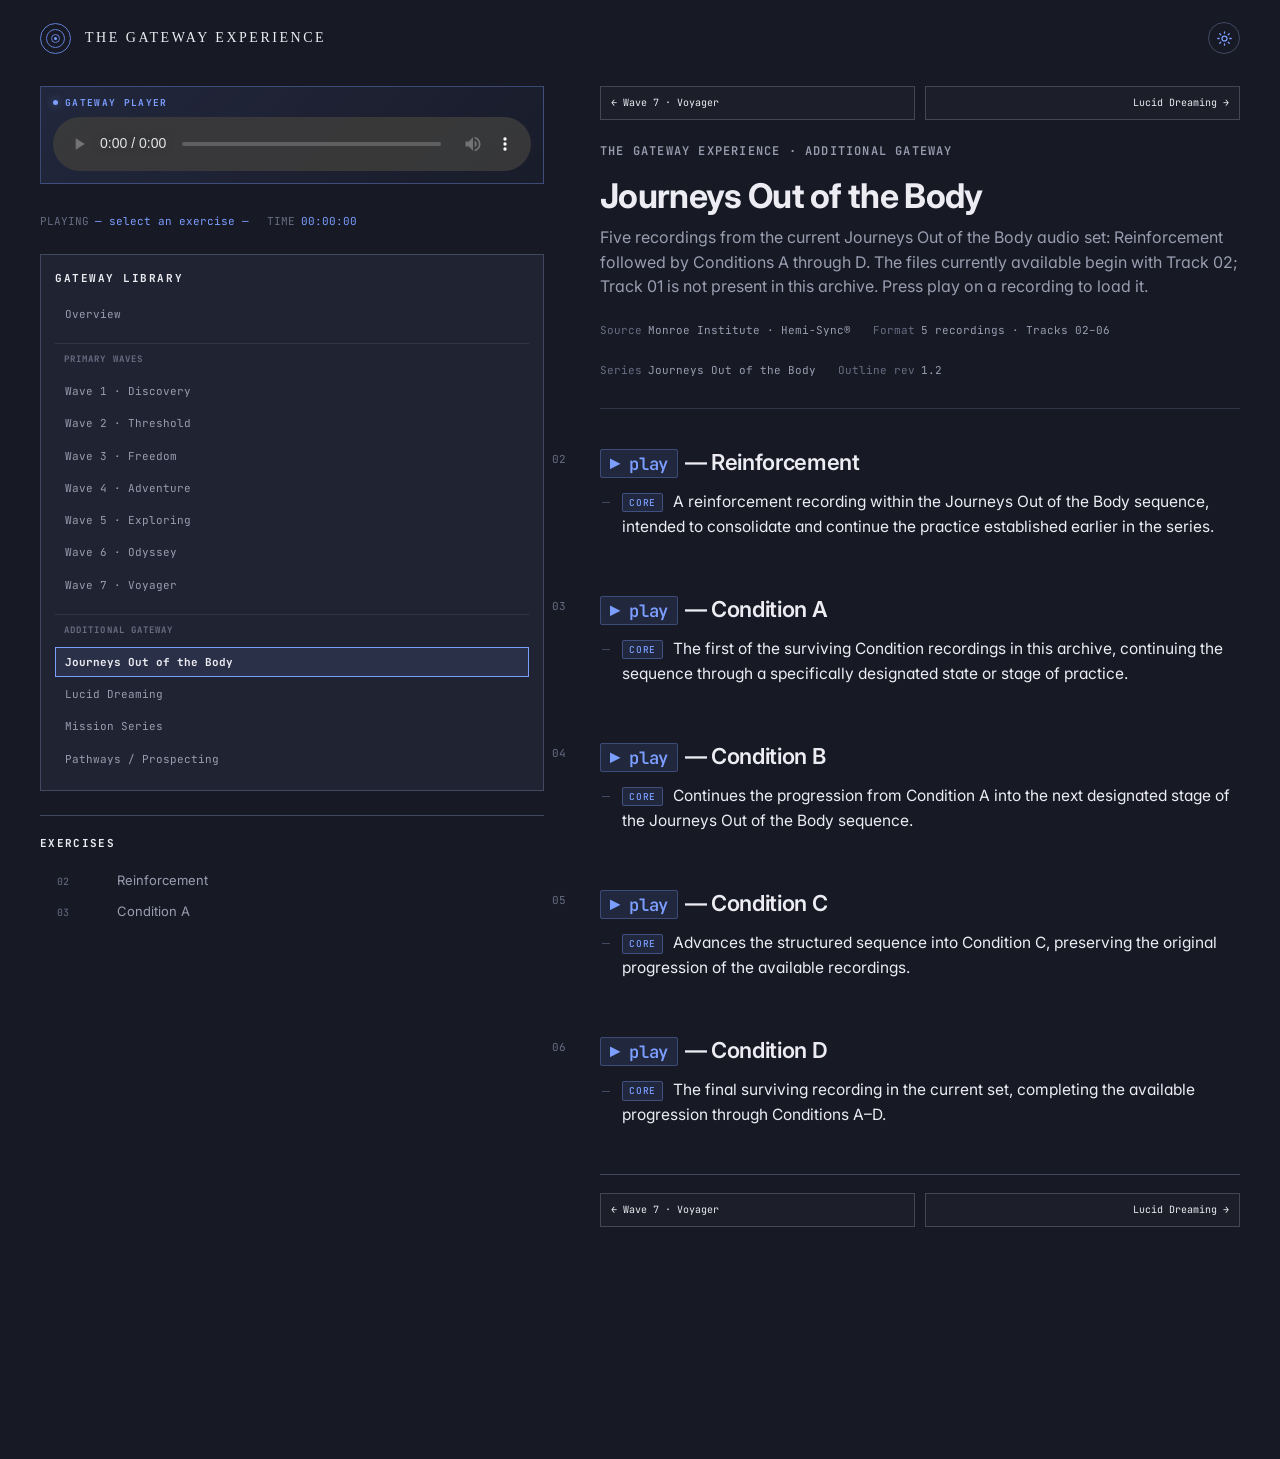
==== commit ca91651b: "Bust Gateway stylesheet cache" ====
--- a/journeys-out-of-the-body/index.html
+++ b/journeys-out-of-the-body/index.html
@@ -4,7 +4,7 @@
   <meta charset="UTF-8">
   <meta name="viewport" content="width=device-width, initial-scale=1.0">
   <title>The Gateway Experience · Journeys Out of the Body</title>
-  <link rel="stylesheet" href="../assets/css/main.css?v=ui-tuning-3">
+  <link rel="stylesheet" href="../assets/css/main.css?v=gateway-20260919-1718">
   <style>
     /* Audio player overrides for this study (self-hosted audio, no video box) */
     .player-wrap.audio {
--- a/assets/css/main.css
+++ b/assets/css/main.css
@@ -6,18 +6,18 @@
 @import url('https://fonts.googleapis.com/css2?family=Inter:wght@400;500;600;700&family=JetBrains+Mono:wght@400;500&display=swap');
 
 :root {
-  --bg:            #13131A;
-  --bg-elevated:   #1A1A22;
-  --bg-popup:      #1E1E28;
-  --text:          #E8E8E8;
-  --text-muted:    #8A8A95;
-  --text-dim:      #5A5A65;
-  --border:        #2A2A30;
-  --border-strong: #3A3A45;
+  --bg:            #171925;
+  --bg-elevated:   #202331;
+  --bg-popup:      #272A3A;
+  --text:          #ECECF2;
+  --text-muted:    #9A9DB0;
+  --text-dim:      #686D82;
+  --border:        #303548;
+  --border-strong: #414860;
   --accent:        #7B9EFF;
-  --accent-dim:    #5A77CC;
-  --accent-glow:   rgba(123, 158, 255, 0.12);
-  --logic:         #B89968;
+  --accent-dim:    #627ED1;
+  --accent-glow:   rgba(123, 158, 255, 0.11);
+  --logic:         #B89B73;
 
   --font-sans: 'Inter', -apple-system, BlinkMacSystemFont, sans-serif;
   --font-mono: 'JetBrains Mono', 'SF Mono', Menlo, monospace;
@@ -1975,32 +1975,44 @@
    THEME ICON — STRONGER SUN
    ------------------------------------------------------------ */
 
-/* Dark mode: sun means switch to light */
+/* Dark mode: custom sun = switch to light */
 .gateway-theme-toggle {
   color: var(--accent);
 }
 
 .gateway-theme-toggle::before {
-  content: '☀';
-  font-family: Arial, Helvetica, sans-serif;
-  font-size: 19px;
-  font-weight: 700;
-  line-height: 1;
-
-  text-shadow:
-    0 0 8px rgba(123, 158, 255, 0.32);
-}
-
-/* Light mode: moon means switch to dark */
+  content: '';
+  display: block;
+  width: 17px;
+  height: 17px;
+
+  background: currentColor;
+
+  -webkit-mask:
+    url("data:image/svg+xml,%3Csvg%20xmlns%3D%22http%3A//www.w3.org/2000/svg%22%20viewBox%3D%220%200%2024%2024%22%3E%0A%20%20%3Cg%20fill%3D%22none%22%20stroke%3D%22black%22%20stroke-width%3D%221.8%22%20stroke-linecap%3D%22round%22%3E%0A%20%20%20%20%3Ccircle%20cx%3D%2212%22%20cy%3D%2212%22%20r%3D%223.5%22/%3E%0A%20%20%20%20%3Cpath%20d%3D%22M12%202.5v2%20M12%2019.5v2%20M2.5%2012h2%20M19.5%2012h2%0A%20%20%20%20%20%20%20%20%20%20%20%20%20M5.3%205.3l1.4%201.4%20M17.3%2017.3l1.4%201.4%0A%20%20%20%20%20%20%20%20%20%20%20%20%20M18.7%205.3l-1.4%201.4%20M6.7%2017.3l-1.4%201.4%22/%3E%0A%20%20%3C/g%3E%0A%3C/svg%3E")
+    center / contain no-repeat;
+
+  mask:
+    url("data:image/svg+xml,%3Csvg%20xmlns%3D%22http%3A//www.w3.org/2000/svg%22%20viewBox%3D%220%200%2024%2024%22%3E%0A%20%20%3Cg%20fill%3D%22none%22%20stroke%3D%22black%22%20stroke-width%3D%221.8%22%20stroke-linecap%3D%22round%22%3E%0A%20%20%20%20%3Ccircle%20cx%3D%2212%22%20cy%3D%2212%22%20r%3D%223.5%22/%3E%0A%20%20%20%20%3Cpath%20d%3D%22M12%202.5v2%20M12%2019.5v2%20M2.5%2012h2%20M19.5%2012h2%0A%20%20%20%20%20%20%20%20%20%20%20%20%20M5.3%205.3l1.4%201.4%20M17.3%2017.3l1.4%201.4%0A%20%20%20%20%20%20%20%20%20%20%20%20%20M18.7%205.3l-1.4%201.4%20M6.7%2017.3l-1.4%201.4%22/%3E%0A%20%20%3C/g%3E%0A%3C/svg%3E")
+    center / contain no-repeat;
+}
+
+/* Light mode: matching custom moon = switch to dark */
 [data-theme="light"] .gateway-theme-toggle::before {
-  content: '☾';
-  font-family: Georgia, 'Times New Roman', serif;
-  font-size: 19px;
-  font-weight: 400;
-
-  text-shadow: none;
-}
-
+  content: '';
+  width: 17px;
+  height: 17px;
+
+  background: currentColor;
+
+  -webkit-mask:
+    url("data:image/svg+xml,%3Csvg%20xmlns%3D%22http%3A//www.w3.org/2000/svg%22%20viewBox%3D%220%200%2024%2024%22%3E%0A%20%20%3Cpath%20fill%3D%22black%22%0A%20%20%20%20%20%20%20%20d%3D%22M17.9%2016.6A7.3%207.3%200%200%201%207.4%206.1%0A%20%20%20%20%20%20%20%20%20%20%207.8%207.8%200%201%200%2017.9%2016.6Z%22/%3E%0A%3C/svg%3E")
+    center / contain no-repeat;
+
+  mask:
+    url("data:image/svg+xml,%3Csvg%20xmlns%3D%22http%3A//www.w3.org/2000/svg%22%20viewBox%3D%220%200%2024%2024%22%3E%0A%20%20%3Cpath%20fill%3D%22black%22%0A%20%20%20%20%20%20%20%20d%3D%22M17.9%2016.6A7.3%207.3%200%200%201%207.4%206.1%0A%20%20%20%20%20%20%20%20%20%20%207.8%207.8%200%201%200%2017.9%2016.6Z%22/%3E%0A%3C/svg%3E")
+    center / contain no-repeat;
+}
 
 /* ------------------------------------------------------------
    RESPONSIVE
@@ -2040,3 +2052,381 @@
 
 /* ===== GATEWAY INDEX FINAL SYSTEM END ===== */
 
+
+/* ============================================================
+   INDEX CARDS — MOBILE / TOUCH INTERACTION
+   ============================================================ */
+
+@media (hover: none) and (pointer: coarse) {
+
+  .lecture-card {
+    -webkit-tap-highlight-color: transparent;
+    touch-action: manipulation;
+    transition:
+      background 140ms var(--ease),
+      box-shadow 140ms var(--ease);
+  }
+
+  /* Desktop slide has no useful meaning on touch */
+  .lecture-card:hover,
+  .lecture-card:focus-visible {
+    padding-left: 0;
+  }
+
+  .lecture-card:active {
+    background: var(--accent-glow);
+    box-shadow:
+      inset 0 0 0 1px rgba(123, 158, 255, 0.28);
+  }
+
+  .lecture-card:active .lecture-title,
+  .lecture-card:active .gateway-wave-title,
+  .lecture-card:active .wave-prefix,
+  .lecture-card:active .num {
+    color: var(--accent);
+  }
+
+  .lecture-card:active .lecture-meta {
+    color: var(--accent-dim);
+  }
+
+  [data-theme="light"] .lecture-card:active {
+    background: rgba(82, 105, 173, 0.10);
+    box-shadow:
+      inset 0 0 0 1px rgba(82, 105, 173, 0.24);
+  }
+}
+
+
+/* ===== MOBILE INDEX TOUCH START ===== */
+
+@media (hover: none) and (pointer: coarse) {
+
+  .lecture-card {
+    -webkit-tap-highlight-color: transparent;
+    touch-action: manipulation;
+
+    transition:
+      background 60ms var(--ease),
+      box-shadow 60ms var(--ease);
+  }
+
+  /* Disable desktop movement on touch */
+  .lecture-card:hover,
+  .lecture-card:focus,
+  .lecture-card:focus-visible,
+  .lecture-card.touch-active {
+    padding-left: 0;
+  }
+
+  .lecture-card.touch-active {
+    background: var(--accent-glow);
+
+    box-shadow:
+      inset 0 0 0 1px rgba(123, 158, 255, 0.30);
+  }
+
+  .lecture-card.touch-active .lecture-title,
+  .lecture-card.touch-active .gateway-wave-title,
+  .lecture-card.touch-active .wave-prefix,
+  .lecture-card.touch-active .num {
+    color: var(--accent);
+  }
+
+  .lecture-card.touch-active .lecture-meta {
+    color: var(--accent-dim);
+  }
+
+  [data-theme="light"] .lecture-card.touch-active {
+    background: rgba(82, 105, 173, 0.11);
+
+    box-shadow:
+      inset 0 0 0 1px rgba(82, 105, 173, 0.28);
+  }
+}
+
+/* ===== MOBILE INDEX TOUCH END ===== */
+
+
+/* ===== WAVE 1 TECH & TOOLS START ===== */
+
+/* Wave 1 doorway to the reference page */
+
+.wave-reference-link {
+  position: relative;
+  display: grid;
+  grid-template-columns: 1fr auto;
+  gap: 5px 24px;
+
+  margin: 54px 0 18px;
+  padding: 22px 24px;
+
+  border: 1px solid var(--border-strong);
+  background:
+    linear-gradient(
+      135deg,
+      var(--accent-glow),
+      transparent 62%
+    );
+
+  color: var(--text);
+  text-decoration: none;
+
+  transition:
+    border-color 160ms var(--ease),
+    background 160ms var(--ease),
+    transform 160ms var(--ease);
+}
+
+.wave-reference-link:hover,
+.wave-reference-link:focus-visible {
+  border-color: var(--accent);
+  background:
+    linear-gradient(
+      135deg,
+      rgba(123, 158, 255, 0.16),
+      rgba(123, 158, 255, 0.025) 68%
+    );
+
+  outline: none;
+}
+
+.wave-reference-kicker {
+  grid-column: 1 / -1;
+
+  font-family: var(--font-mono);
+  font-size: 9.5px;
+  font-weight: 700;
+  line-height: 1;
+
+  letter-spacing: 0.14em;
+  text-transform: uppercase;
+
+  color: var(--accent);
+}
+
+.wave-reference-title {
+  font-size: 20px;
+  font-weight: 600;
+  line-height: 1.25;
+}
+
+.wave-reference-copy {
+  grid-column: 1;
+
+  font-size: 14px;
+  line-height: 1.55;
+
+  color: var(--text-muted);
+}
+
+.wave-reference-action {
+  grid-column: 2;
+  grid-row: 2 / 4;
+  align-self: center;
+
+  font-family: var(--font-mono);
+  font-size: 10px;
+  font-weight: 700;
+
+  letter-spacing: 0.06em;
+  text-transform: uppercase;
+
+  color: var(--accent);
+}
+
+
+/* Reference page */
+
+.gateway-reference-intro {
+  max-width: 680px;
+  margin: 0 0 42px;
+
+  font-size: 15.5px;
+  line-height: 1.65;
+
+  color: var(--text-muted);
+}
+
+.gateway-tools-outline h3 {
+  scroll-margin-top: 30px;
+}
+
+/* Elegant list treatment for Tech & Tools */
+
+.gateway-tools-outline ul {
+  list-style: none;
+  margin: 14px 0 26px;
+  padding: 0;
+}
+
+.gateway-tools-outline li {
+  position: relative;
+  margin: 0 0 16px;
+  padding-left: 27px;
+
+  font-size: 15.5px;
+  line-height: 1.72;
+  color: var(--text);
+}
+
+.gateway-tools-outline li:last-child {
+  margin-bottom: 0;
+}
+
+/* Mini Gateway portal mark — echoes the site identity */
+.outline.gateway-tools-outline > ul > li::before {
+  content: "";
+  display: block;
+
+  position: absolute;
+  left: 1px;
+  top: 0.67em;
+
+  width: 10px;
+  height: 10px;
+
+  border: 1px solid var(--text-dim);
+  border-radius: 50%;
+
+  background:
+    radial-gradient(
+      circle at center,
+      var(--accent-dim) 0 1px,
+      transparent 1.5px
+    );
+
+  opacity: 0.82;
+}
+
+[data-theme="light"] .outline.gateway-tools-outline > ul > li::before {
+  border-color: var(--text-dim);
+  background:
+    radial-gradient(
+      circle at center,
+      var(--accent-dim) 0 1px,
+      transparent 1.5px
+    );
+}
+
+/* Full Gateway Affirmation */
+
+.gateway-affirmation {
+  position: relative;
+
+  margin: 22px 0 42px;
+  padding: 30px 32px 28px;
+
+  border: 1px solid rgba(123, 158, 255, 0.34);
+
+  background:
+    linear-gradient(
+      145deg,
+      rgba(123, 158, 255, 0.08),
+      rgba(123, 158, 255, 0.018) 62%
+    );
+
+  box-shadow:
+    inset 0 0 0 5px var(--bg),
+    inset 0 0 0 6px rgba(123, 158, 255, 0.10);
+}
+
+.gateway-affirmation-label {
+  margin-bottom: 21px;
+
+  font-family: var(--font-mono);
+  font-size: 9.5px;
+  font-weight: 700;
+  line-height: 1;
+
+  letter-spacing: 0.16em;
+  text-transform: uppercase;
+
+  color: var(--accent);
+}
+
+.gateway-affirmation p {
+  max-width: 720px;
+  margin: 0 0 19px;
+
+  font-family: Georgia, "Times New Roman", serif;
+  font-size: 18px;
+  font-weight: 400;
+  font-style: italic;
+  line-height: 1.72;
+
+  color: var(--text);
+}
+
+.gateway-affirmation p:last-child {
+  margin-bottom: 0;
+}
+
+[data-theme="light"] .gateway-affirmation {
+  border-color: rgba(82, 105, 173, 0.34);
+
+  background:
+    linear-gradient(
+      145deg,
+      rgba(82, 105, 173, 0.08),
+      rgba(82, 105, 173, 0.018) 62%
+    );
+
+  box-shadow:
+    inset 0 0 0 5px var(--bg),
+    inset 0 0 0 6px rgba(82, 105, 173, 0.10);
+}
+
+
+/* Touch / narrow layout */
+
+@media (max-width: 860px) {
+
+  .wave-reference-link {
+    grid-template-columns: 1fr;
+    gap: 7px;
+
+    margin-top: 42px;
+    padding: 19px 18px;
+  }
+
+  .wave-reference-copy,
+  .wave-reference-action {
+    grid-column: 1;
+    grid-row: auto;
+  }
+
+  .wave-reference-action {
+    margin-top: 5px;
+  }
+
+  .gateway-affirmation {
+    margin-top: 20px;
+    padding: 25px 23px 24px;
+  }
+
+  .gateway-affirmation p {
+    font-size: 17px;
+    line-height: 1.7;
+  }
+
+  .gateway-tools-outline li {
+    padding-left: 21px;
+    margin-bottom: 14px;
+    font-size: 15px;
+  }
+
+  .gateway-tools-outline li::before {
+    width: 6px;
+    height: 6px;
+    top: 0.8em;
+  }
+
+  .reference-page .left-col {
+    padding-top: 8px;
+    padding-bottom: 8px;
+  }
+}
+
+/* ===== WAVE 1 TECH & TOOLS END ===== */
+
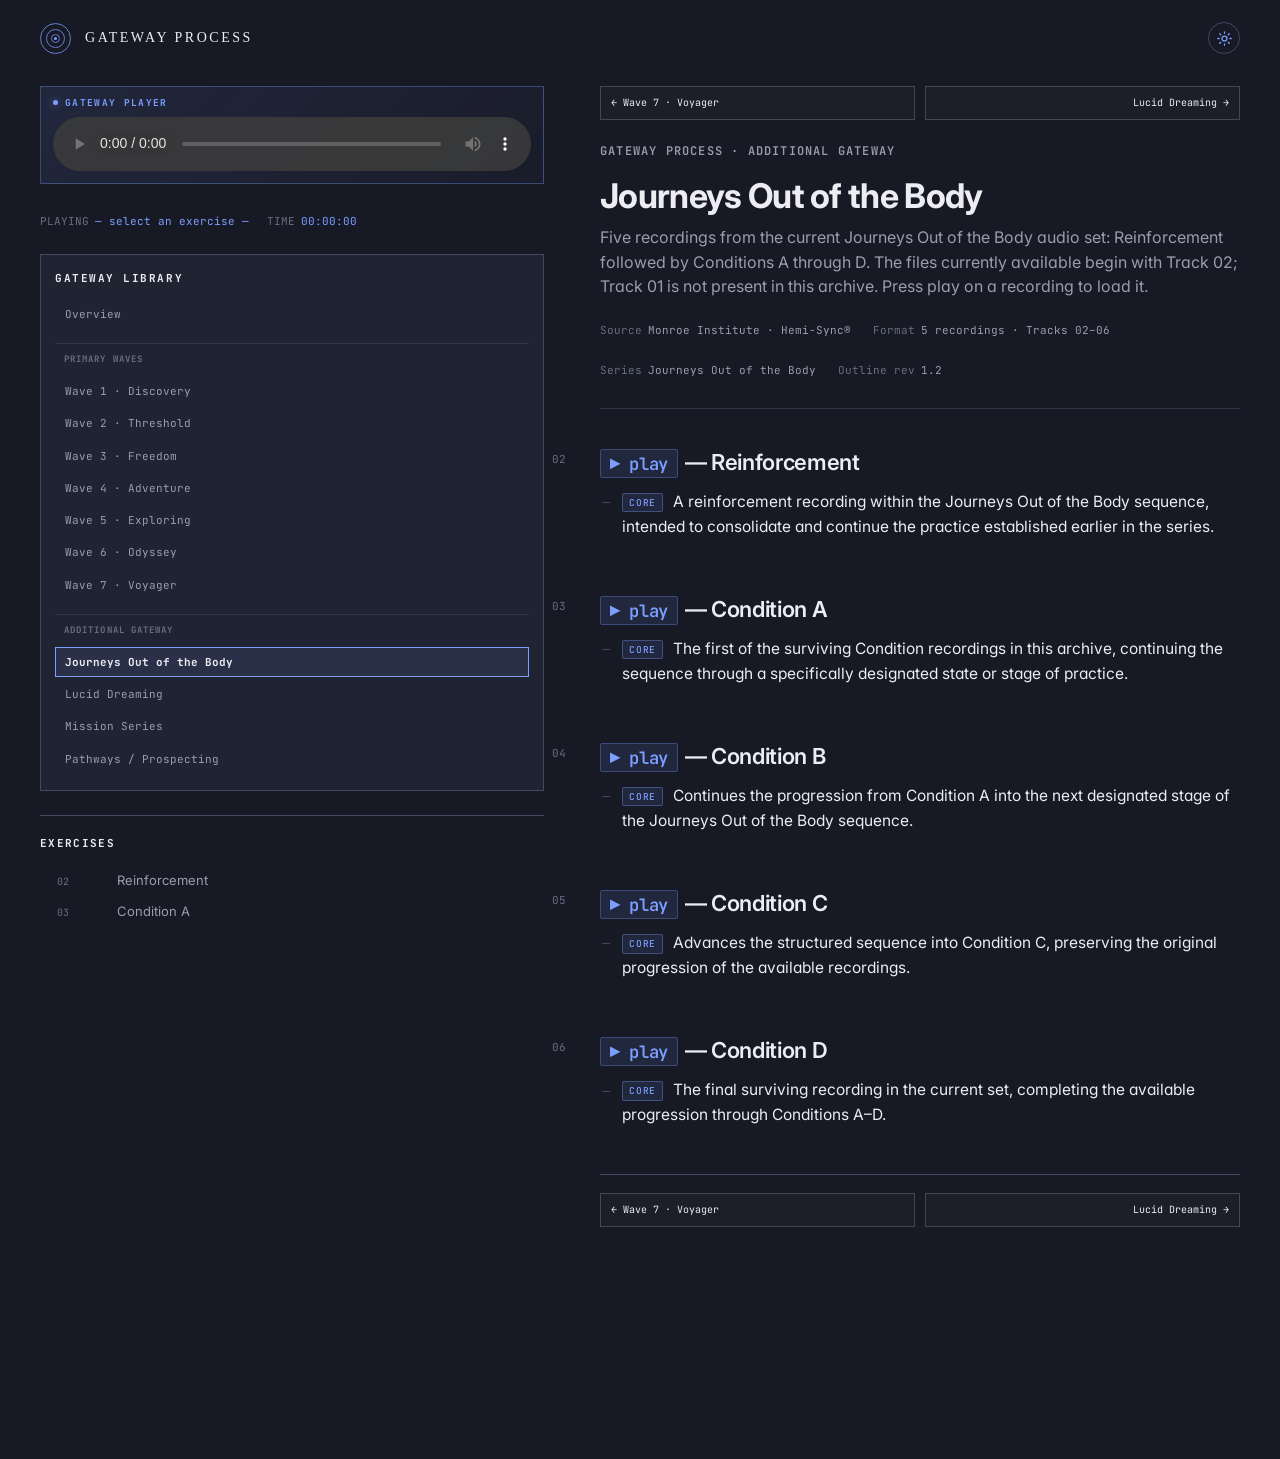
==== commit 8b1e3c87: "Complete Gateway Process branding and Techniques and Tools update" ====
--- a/journeys-out-of-the-body/index.html
+++ b/journeys-out-of-the-body/index.html
@@ -3,7 +3,7 @@
 <head>
   <meta charset="UTF-8">
   <meta name="viewport" content="width=device-width, initial-scale=1.0">
-  <title>The Gateway Experience · Journeys Out of the Body</title>
+  <title>Gateway Process · Journeys Out of the Body</title>
   <link rel="stylesheet" href="../assets/css/main.css?v=gateway-20260919-1718">
   <style>
     /* Audio player overrides for this study (self-hosted audio, no video box) */
@@ -39,7 +39,7 @@
 <nav class="gateway-site-masthead">
   <a class="gateway-site-brand" href="../index.html">
   <span class="gateway-site-mark" aria-hidden="true"><span></span></span>
-  <span class="gateway-site-title">The Gateway Experience</span>
+  <span class="gateway-site-title">Gateway Process</span>
 </a>
   <button class="theme-toggle gateway-theme-toggle" type="button">LIGHT MODE</button>
 </nav>
@@ -111,7 +111,7 @@
       </div>
 
     <header class="doc-header">
-      <div class="doc-eyebrow">The Gateway Experience · Additional Gateway</div>
+      <div class="doc-eyebrow">Gateway Process · Additional Gateway</div>
       <h1 class="doc-title">Journeys Out of the Body</h1>
       <p class="doc-subtitle">
         Five recordings from the current Journeys Out of the Body audio set:
